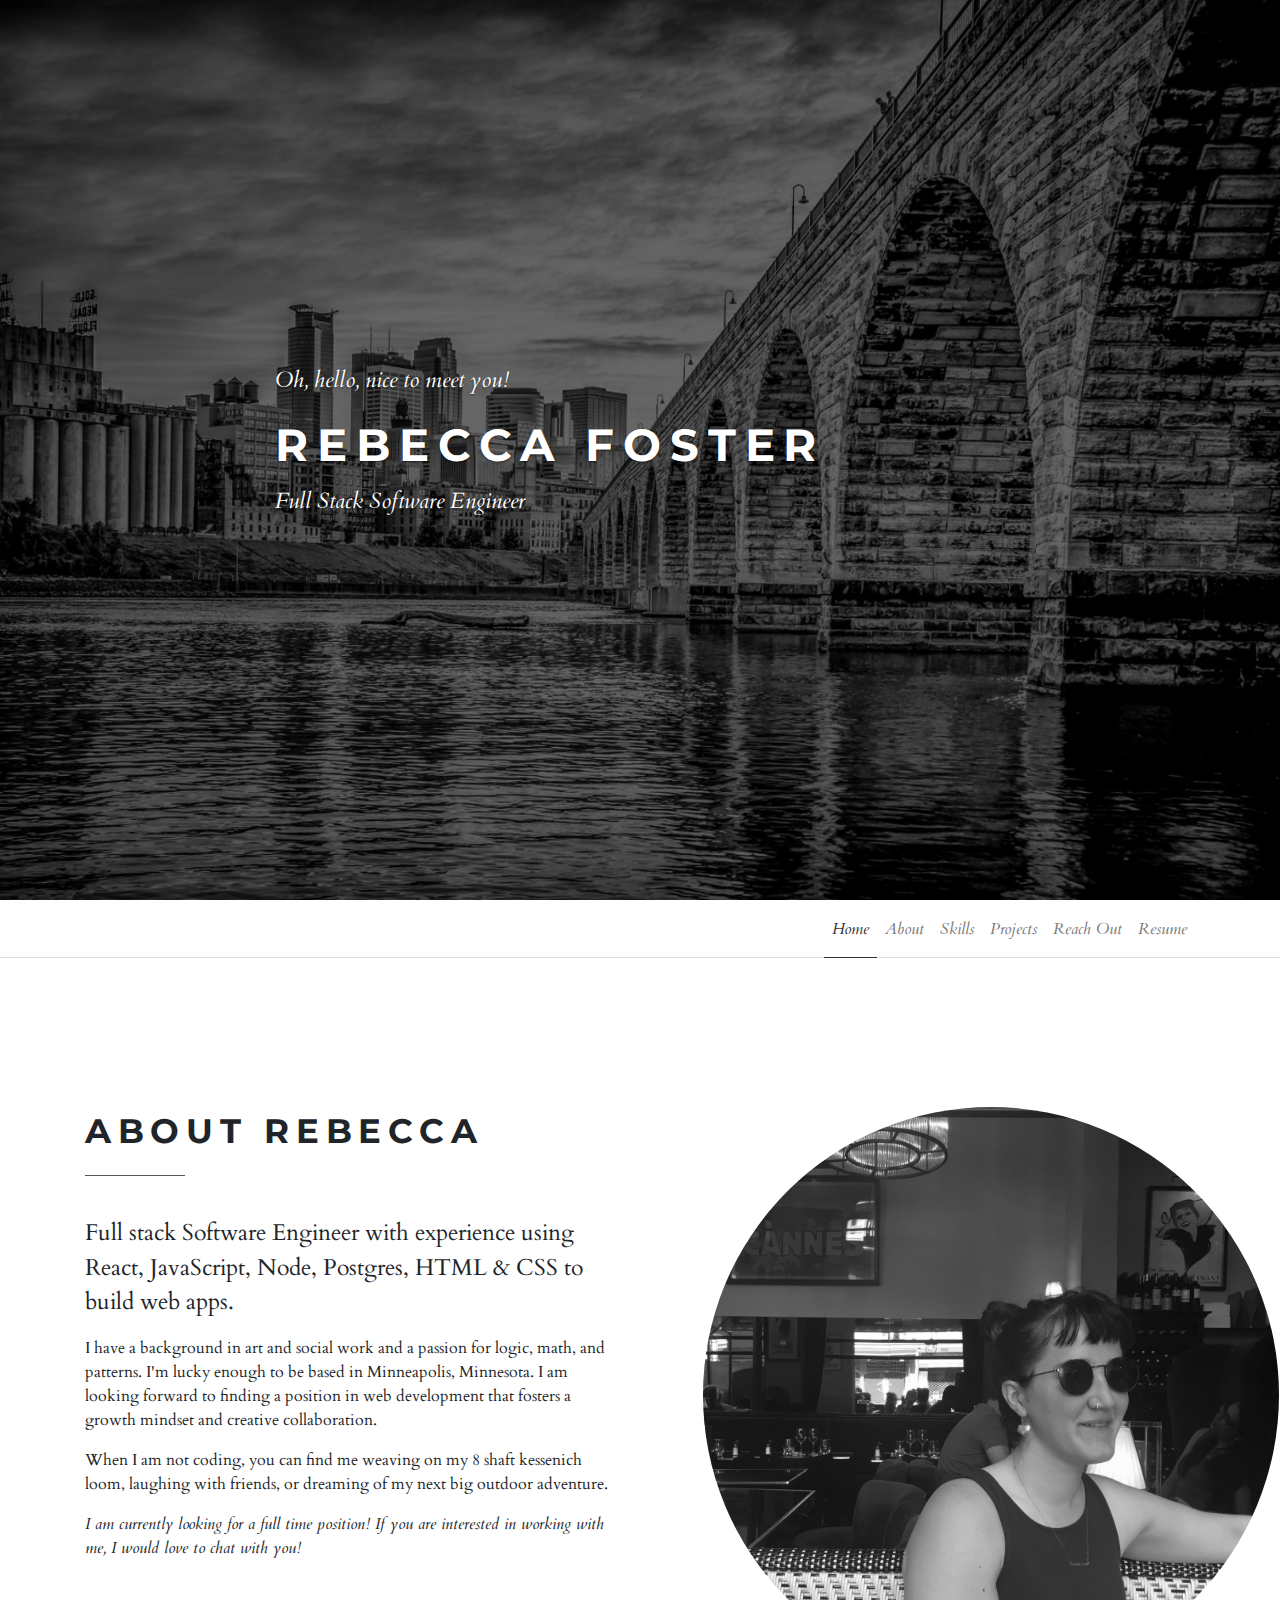
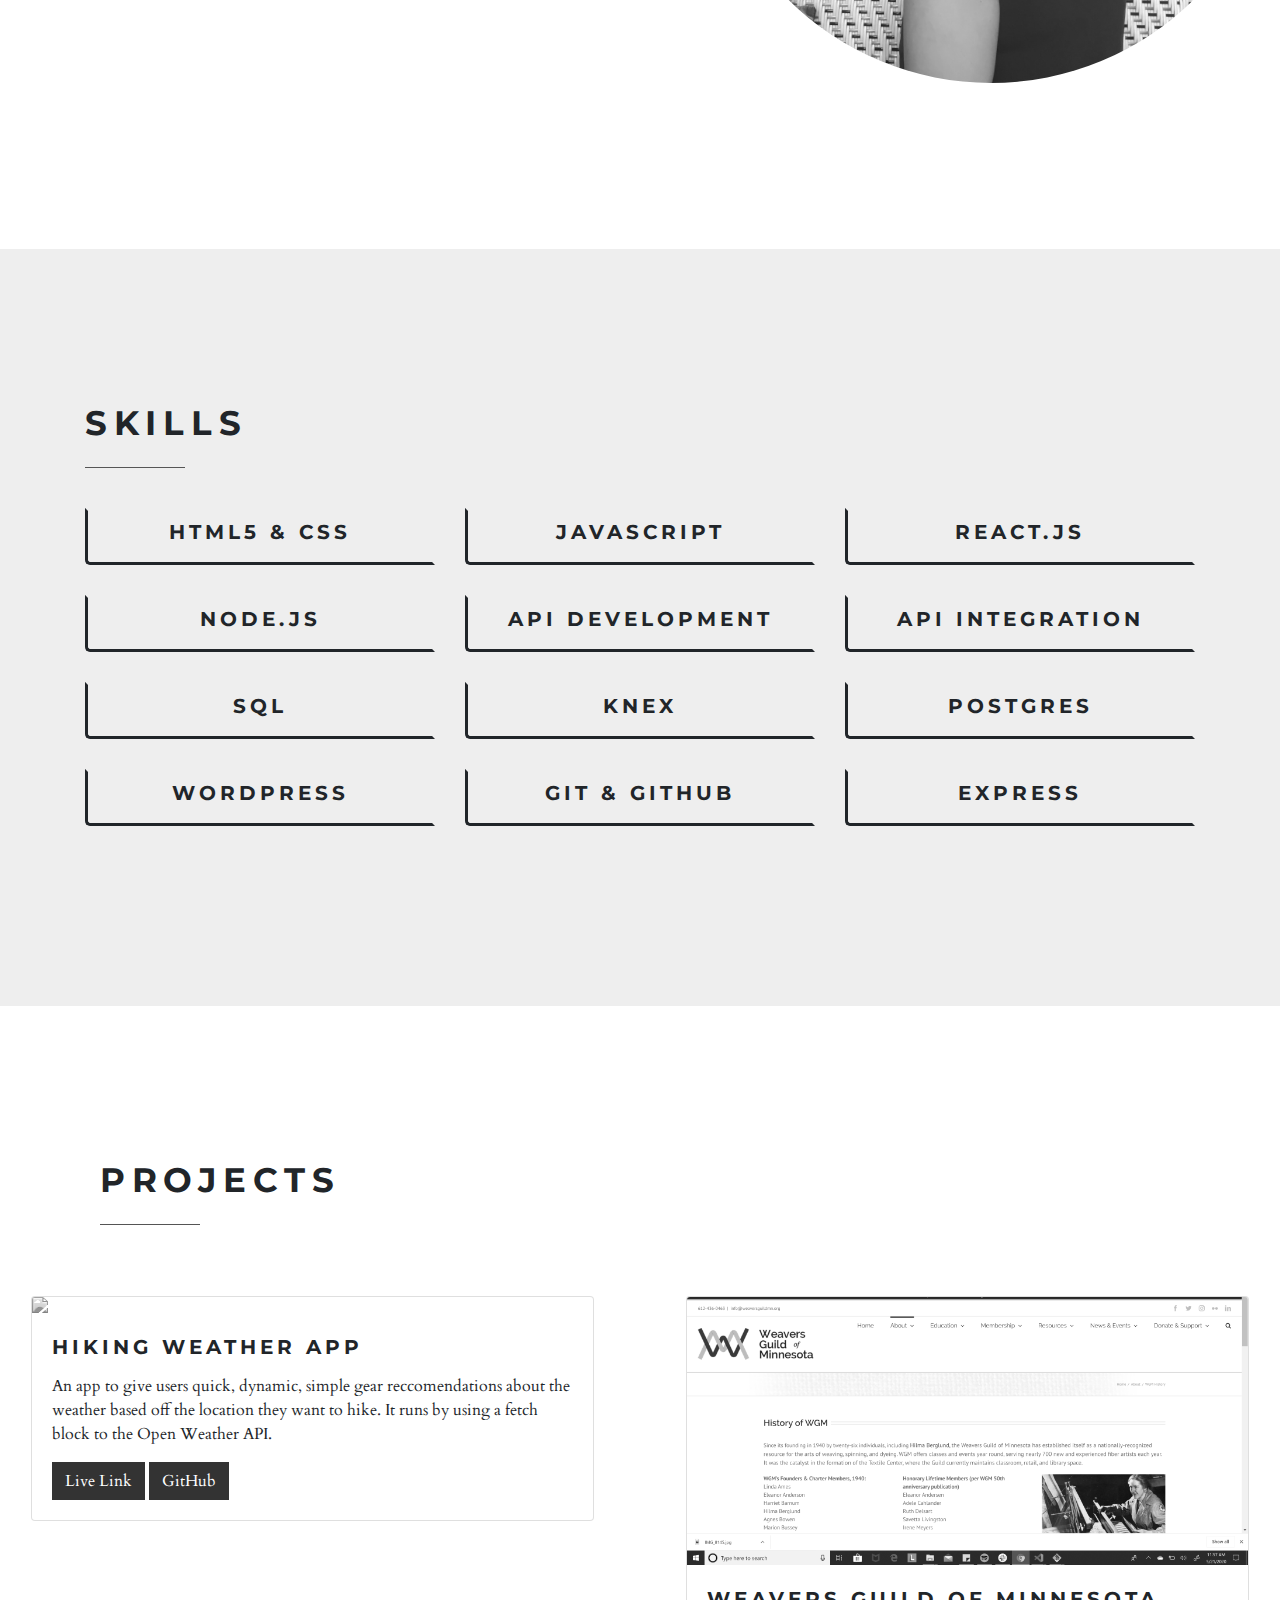
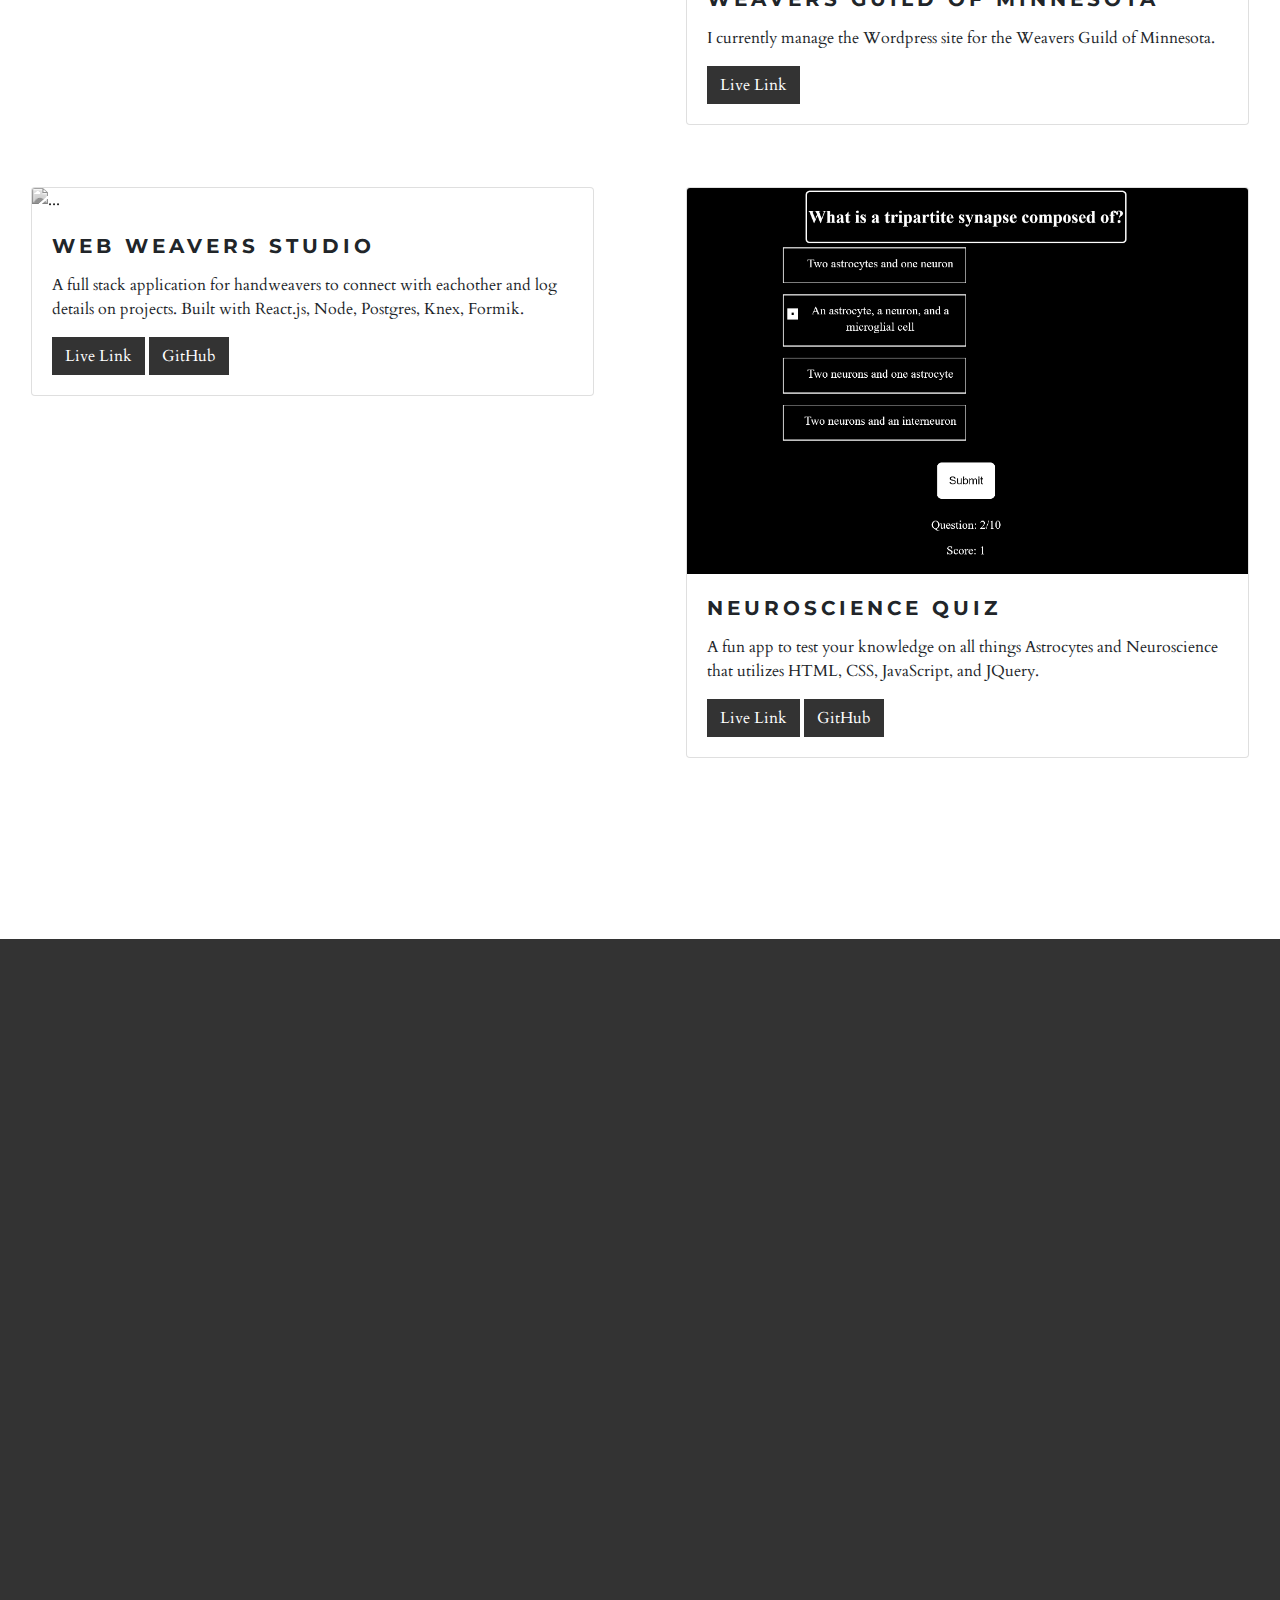
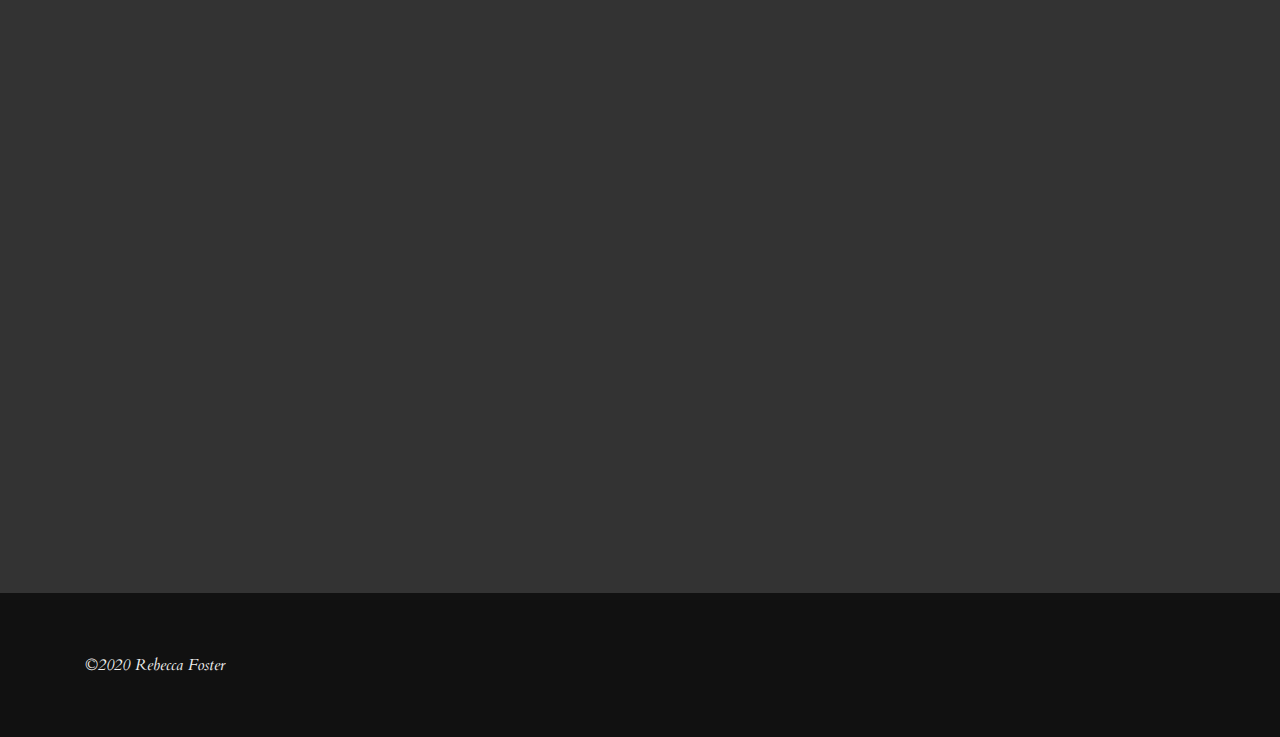
==== index.html @ 6c4fd796 "initial commit" ====
<!DOCTYPE html>
<html>

<head>
  <meta charset="utf-8" />
  <meta http-equiv="X-UA-Compatible" content="IE=edge" />
  <title>Rebecca Foster</title>
  <meta name="description" content="" />
  <meta name="viewport" content="width=device-width, initial-scale=1" />
  <meta name="robots" content="all,follow" />

  <!-- Bootstrap CSS-->
  <link rel="stylesheet" href="vendor/bootstrap/css/bootstrap.min.css" />
  <!-- Font Awesome CSS-->
  <link rel="stylesheet" href="vendor/font-awesome/css/font-awesome.min.css" />
  <!-- Google fonts - Montserrat for headings, Cardo for copy-->
  <link rel="stylesheet" href="https://fonts.googleapis.com/css?family=Montserrat:400,700|Cardo:400,400italic,700" />
  <!-- Lightbox-->
  <link rel="stylesheet" href="vendor/lightbox2/css/lightbox.min.css" />
  <!-- theme stylesheet-->
  <link rel="stylesheet" href="css/style.default.css" id="theme-stylesheet" />
  <!-- Custom stylesheet - for your changes-->
  <link rel="stylesheet" href="css/custom.css" />
  <!-- Favicon-->
  <link rel="shortcut icon" href="img/favicon.png" />
  <!-- Leaflet CSS - For the map-->
  <link rel="stylesheet" href="https://cdnjs.cloudflare.com/ajax/libs/leaflet/1.4.0/leaflet.css" />
  <!-- Tweaks for older IEs-->
  <!--[if lt IE 9]>
      <script src="https://oss.maxcdn.com/html5shiv/3.7.3/html5shiv.min.js"></script>
      <script src="https://oss.maxcdn.com/respond/1.4.2/respond.min.js"></script
    ><![endif]-->
</head>

<body>
  <section id="intro" style="background-image: url('img/mpls.jpg');" class="intro">
    <div class="overlay"></div>
    <div class="content">
      <div class="container clearfix">
        <div class="row">
          <div class="col-lg-8 col-md-12 mx-auto">
            <p class="italic">Oh, hello, nice to meet you!</p>
            <h1>Rebecca Foster</h1>
            <p class="italic">Full Stack Software Engineer</p>
          </div>
        </div>
      </div>
    </div>
  </section>
  <!-- intro end-->
  <!-- navbar-->
  <header class="header">
    <nav class="navbar navbar-expand-lg">
      <div class="container">
        <a href="#intro" class="navbar-brand link-scroll"></a>
        <button type="button" data-toggle="collapse" data-target="#navbarSupportedContent"
          aria-controls="navbarSupportedContent" aria-expanded="false" aria-label="Toggle navigation"
          class="navbar-toggler navbar-toggler-right">
          <i class="fa fa-bars"></i>
        </button>
        <div id="navbarSupportedContent" class="collapse navbar-collapse">
          <ul class="navbar-nav ml-auto">
            <li class="nav-item">
              <a href="#intro" class="nav-link link-scroll">Home</a>
            </li>
            <li class="nav-item">
              <a href="#about" class="nav-link link-scroll">About </a>
            </li>
            <li class="nav-item">
              <a href="#services" class="nav-link link-scroll">Skills</a>
            </li>
            <li class="nav-item">
              <a href="#portfolio" class="nav-link link-scroll">Projects</a>
            </li>
            <li class="nav-item">
              <a href="#text" class="nav-link link-scroll">Reach Out</a>
            </li>
            <li class="nav-item">
              <a href="resume.html" class="nav-link link-scroll" target="_blank">Resume </a>
            </li>
          </ul>
        </div>
      </div>
    </nav>
  </header>
  <!-- about-->
  <section id="about" class="text">
    <div class="container">
      <div class="row">
        <div class="col-lg-6">
          <h2 class="heading">About Rebecca</h2>
          <p class="lead">
            Full stack Software Engineer with experience using React, JavaScript,
            Node, Postgres, HTML &amp; CSS to build web apps.
          </p>
          <p>
            I have a background in art and social work and a passion for
            logic, math, and patterns. I'm lucky enough to be based in
            Minneapolis, Minnesota. I am looking forward to finding a position
            in web development that fosters a growth mindset and creative
            collaboration.
          </p>
          <p>
            When I am not coding, you can find me weaving on my 8 shaft
            kessenich loom, laughing with friends, or dreaming of my next big
            outdoor adventure.
          </p>
          <p class="italic">
            I am currently looking for a full time position! If you are interested in working with me, I would love to
            chat with you!
          </p>
        </div>
        <div class="col-lg-5 mx-auto">
          <p><img src="img/me.jpg" alt="" class="me" /></p>
        </div>
      </div>
    </div>
  </section>

  <section id="services" style="background-color: #eee;">
    <div class="container">
      <div class="row services">
        <div class="col-lg-12">
          <h2 class="heading">Skills</h2>
          <div class="row">
            <div class="col-md-4">
              <div class="skill">
                <h5>HTML5 &amp; css</h5>
              </div>
            </div>
            <div class="col-md-4">
              <div class="skill">
                <h5>JavaScript</h5>
              </div>
            </div>
            <div class="col-md-4">
              <div class="skill">
                <h5>React.js</h5>
              </div>
            </div>
            <div class="col-md-4">
              <div class="skill">
                <h5>Node.js</h5>
              </div>
            </div>
            <div class="col-md-4">
              <div class="skill">
                <h5>API Development</h5>
              </div>
            </div>
            <div class="col-md-4">
              <div class="skill">
                <h5>API Integration</h5>
              </div>
            </div>
            <div class="col-md-4">
              <div class="skill">
                <h5>SQL</h5>
              </div>
            </div>
            <div class="col-md-4">
              <div class="skill">
                <h5>Knex</h5>
              </div>
            </div>
            <div class="col-md-4">
              <div class="skill">
                <h5>Postgres</h5>
              </div>
            </div>
            <div class="col-md-4">
              <div class="skill">
                <h5>Wordpress</h5>
              </div>
            </div>
            <div class="col-md-4">
              <div class="skill">
                <h5>Git &amp; Github</h5>
              </div>
            </div>
            <div class="col-md-4">
              <div class="skill">
                <h5>Express</h5>
              </div>
            </div>
          </div>
        </div>
      </div>
    </div>
  </section>
  <!-- Services end-->

  <!-- Portfolio / gallery-->
  <section id="portfolio" class="gallery">
    <div class="container clearfix">
        <div class="col-lg-12">
          <div class="row">
            <div class="col-md-12 col-lg-8">
              <h2 class="heading">Projects</h2>
            </div>
          </div>
        </div>
    </div>
    <div class="row">
            <div class="col-sm-12 col-md-6">
              <div class="card">
                <img src="img/hikingapp.png" class="card-img-top" >
                <div class="card-body">
                  <h5 class="card-title">Hiking Weather App</h5>
                  <p class="card-text">An app to give users quick, dynamic, simple gear
                    reccomendations about the weather based off the location
                    they want to hike. It runs by using a fetch block to the
                    Open Weather API.</p>
                  <a href="https://rebeccaleighfoster.github.io/hikingapp/" class="btn btn-primary" target="_blank"> Live Link </a>
                  <a href="https://github.com/rebeccaleighfoster/hikingapp" class="btn btn-primary" target="_blank"> GitHub </a>
                </div>
              </div>
            </div>
            
            
          
            <div class="col-sm-12 col-md-6">
              <div class="card">
                <img src="img/wgm.png" class="card-img-top" alt="...">
                <div class="card-body">
                  <h5 class="card-title">Weavers Guild of Minnesota</h5>
                  <p class="card-text">I currently manage the Wordpress site for the Weavers Guild of Minnesota.</p>
                  <a href="https://www.weaversguildmn.org/" class="btn btn-primary" target="_blank">Live Link</a>
                </div>
              </div>
            </div>
          </div>
          <div class="row">
            <div class="col-sm-12 col-md-6">
              <div class="card">
                <img src="img/web-weavers-studio.png" class="card-img-top" alt="...">
                <div class="card-body">
                  <h5 class="card-title">Web Weavers Studio</h5>
                  <p class="card-text"> A full stack application for handweavers to connect with
                    eachother and log details on projects. Built with React.js,
                    Node, Postgres, Knex, Formik.</p>
                  <a href="https://web-weavers-studio-app.now.sh/" class="btn btn-primary" target="_blank">Live Link</a>
                  <a href="https://github.com/rebeccaleighfoster/web-weavers-studio" class="btn btn-primary" target="_blank">GitHub</a>
                </div>
              </div>
            </div>
            <div class="col-sm-12 col-md-6">
              <div class="card">
                <img src="img/astro.png" class="card-img-top" alt="...">
                <div class="card-body">
                  <h5 class="card-title">Neuroscience Quiz</h5>
                  <p class="card-text">A fun app to test your knowledge on all things Astrocytes and Neuroscience that utilizes HTML, CSS, JavaScript, and JQuery.</p>
                  <a href="https://rebeccaleighfoster.github.io/astro/" class="btn btn-primary"> Live Link  </a>
                  <a href="https://github.com/rebeccaleighfoster/astro" class="btn btn-primary"> GitHub </a>
                </div>
              </div>
            </div>
          </div>
        </div>
  </section>

  <!-- Portfolio / gallery end-->
  <!-- text page-->
  <section id="text" class="text-page section-inverse">
    <div class="container">
      <div class="row">
        <div class="col-lg-12">
          <div class="row">
            <div class="col-lg-6">
              <iframe
                src="https://docs.google.com/forms/d/e/1FAIpQLScnVEMPPzEkSusB-rIbFFB7kceUft61Mp4JvF3IOKD8jMkfsQ/viewform?embedded=true"
                width="640" height="947" frameborder="0" marginheight="0" marginwidth="0">Loading…</iframe>
            </div>
          </div>
          </form>
        </div>
      </div>
    </div>
    </div>
    </div>
    </div>
  </section>

  <footer style="background-color: #111;">
    <div class="container">
      <div class="row copyright">
        <div class="col-md-6">
          <p class="mb-md-0 text-center text-md-left">
            &copy;2020 Rebecca Foster
          </p>
        </div>
      </div>
    </div>
  </footer>
  <!-- JavaScript files-->
  <script src="vendor/jquery/jquery.min.js"></script>
  <script src="vendor/bootstrap/js/bootstrap.bundle.min.js"></script>
  <script src="vendor/jquery.cookie/jquery.cookie.js"></script>
  <script src="vendor/lightbox2/js/lightbox.min.js"></script>
  <script src="https://cdnjs.cloudflare.com/ajax/libs/leaflet/1.4.0/leaflet.js"></script>
  <script src="js/front.js"></script>
</body>

</html>
---- css/style.default.css ----
/* 
========================================= 
========================================= 

Bootstrapious Boilerplate Template

========================================= 
========================================= */
/*
*
* =====================
* GENERAL
* =====================
*
*/
.text-bold {
  font-weight: 700;
}

.text-small {
  font-size: 0.9rem;
}

html {
  height: 100%;
}

body {
  height: 100%;
}

.italic {
  font-style: italic;
}

section {
  padding: 150px 0;
}

@media (max-width: 767.98px) {
  section {
    padding: 60px 0;
  }
}

.overlay {
  position: absolute;
  width: 100%;
  height: 100%;
  left: 0;
  top: 0;
  background: #000;
  z-index: 2;
  opacity: 0.6;
}

.heading {
  margin-bottom: 40px;
}

.heading:after {
  content: " ";
  display: block;
  width: 100px;
  height: 1px;
  margin: 20px 0 20px;
  background: #555;
}

.section-inverse {
  color: #fff;
  background: #333;
}

.section-inverse h1,
.section-inverse h2,
.section-inverse h3,
.section-inverse h4,
.section-inverse h5,
.section-inverse h6 {
  color: #fff;
}

.section-inverse .heading:after {
  background: #fff;
}

.box {
  margin-bottom: 30px;

}

/*
*
=====================
NAVBAR
=====================
*
*/
nav.navbar {
  background: #fff;
  padding-top: 0;
  padding-bottom: 0;
  -webkit-box-shadow: 0 1px 0 #ddd;
  box-shadow: 0 1px 0 #ddd;
}

nav.navbar a.nav-link {
  position: relative;
  top: 1px;
  color: #777;
  font-style: italic;
  border-bottom: 1px solid transparent;
  padding-top: 1rem;
  padding-bottom: 1rem;
}

nav.navbar a.nav-link.active, nav.navbar a.nav-link:hover, nav.navbar a.nav-link:focus {
  color: #333;
}

nav.navbar a.nav-link.active {
  border-bottom: 1px solid #333;
}

nav.navbar .navbar-brand {
  padding-top: 0;
  padding-bottom: 0;
}

nav.navbar.sticky {
  width: 100%;
  position: fixed;
  top: 0;
  left: 0;
  background: #fff;
  z-index: 999;
}

/*
*
=====================
INTRO SECTION
=====================
*
*/
.intro {
  position: relative;
  width: 100%;
  height: 100%;
  color: #fff;
  background-color: #111;
  min-height: 600px;
  padding: 0;
  background-size: cover;
  background-position: center center;
  overflow: hidden;
  background-attachment: fixed;
}

.intro h1,
.intro h2,
.intro h3,
.intro p {
  color: #fff;
  text-shadow: 0 1px 2px rgba(0, 0, 0, 0.6);
}

.intro p {
  font-size: 1.35rem;
}

.content {
  position: relative;
  width: 100%;
  top: 50%;
  -webkit-transform: translate(0, -50%);
  transform: translate(0, -50%);
  -webkit-transition: all 0.3s;
  transition: all 0.3s;
  z-index: 10;
}

@media (max-width: 767.98px) {
  .content {
    position: relative;
    padding: 80px 0;
    top: 0;
    -webkit-transform: translate(0, 0);
    transform: translate(0, 0);
  }
}

/*
*
=====================
SERVICES SECTION
=====================
*
*/
.services .box {
  margin-top: 20px;
}

.services .icon {
  font-size: 50px;
  color: #262626;
  margin-bottom: 10px;
}

/*
*
=====================
MAP SECTION
=====================
*
*/
#map {
  height: 400px;
}

.map-custom-popup .leaflet-popup-content-wrapper {
  overflow: hidden;
  padding: 0;
  border-radius: 0;
  font-family: "Cardo", "Times New Roman", Times, serif;
  font-size: 1rem;
  line-height: 1.5;
}

.map-custom-popup .leaflet-popup-content {
  margin: 0;
  background: #fff;
}

.map-custom-popup .leaflet-popup-tip {
  background: #fff;
}

.map-custom-popup a.leaflet-popup-close-button {
  display: inline-block;
  width: 30px !important;
  height: 30px !important;
  padding: 0 !important;
  text-align: center;
  vertical-align: middle;
  text-decoration: none;
  color: #fff !important;
  background: #343a40 !important;
  font-weight: bold;
  line-height: 30px !important;
}

.map-custom-popup .leaflet-popup-content p {
  margin: 0 0 1rem;
}

.map-custom-popup .leaflet-popup-content a {
  color: #333;
}

/*
*
=====================
CONTACT SECTION
=====================
*
*/
.contact-form {
  margin-bottom: 40px;
}

p.social {
  text-align: center;
  margin-top: 20px;
}

p.social a {
  margin: 0 10px 0 0;
  color: #fff;
  display: inline-block;
  width: 38px;
  height: 38px;
  border-radius: 19px;
  line-height: 38px;
  font-size: 15px;
  text-align: center;
  -webkit-transition: all 0.3s;
  transition: all 0.3s;
  vertical-align: bottom;
}

p.social a i {
  vertical-align: bottom;
  line-height: 38px;
}

p.social a.facebook {
  background-color: #ccc;
}

p.social a.gplus {
  background-color: #333;
}

p.social a.twitter {
  background-color: #aaa;
}

p.social a.instagram {
  background-color: #999;
}

p.social a.email {
  background-color: #666;
}

/*
*
=====================
FOOTER
=====================
*
*/
footer {
  padding: 20px 0;
}

.copyright {
  margin-top: 40px;
  margin-bottom: 40px;
  color: #eee;
  font-style: italic;
}

.copyright p.credit {
  text-align: right;
}

.copyright p.credit a {
  color: #eee;
}

/*

=====================
STYLE SWITCHER FOR DEMO
=====================

*/
#style-switch-button {
  position: fixed;
  top: 120px;
  left: 0px;
  border-radius: 0;
  z-index: 2;
}

#style-switch {
  width: 300px;
  padding: 20px;
  position: fixed;
  top: 160px;
  left: 0;
  background: #fff;
  border: solid 1px #ced4da;
  z-index: 2000;
}

#style-switch h4 {
  color: #555;
}

/* =========================================
   THEMING OF BOOTSTRAP COMPONENTS
   ========================================= */
/*
 * 1. NAVBAR
 */
.navbar {
  padding: 0.5rem 1rem;
}

.navbar-brand {
  display: inline-block;
  padding-top: 0.3125rem;
  padding-bottom: 0.3125rem;
  margin-right: 1rem;
  font-size: 1.25rem;
}

.navbar-toggler {
  padding: 0.25rem 0.75rem;
  font-size: 1.25rem;
  line-height: 1;
  border: 1px solid transparent;
  border-radius: 0rem;
}

.navbar-light .navbar-brand {
  color: rgba(0, 0, 0, 0.9);
}

.navbar-light .navbar-brand:hover, .navbar-light .navbar-brand:focus {
  color: rgba(0, 0, 0, 0.9);
}

.navbar-light .navbar-nav .nav-link {
  color: rgba(0, 0, 0, 0.5);
}

.navbar-light .navbar-nav .nav-link:hover, .navbar-light .navbar-nav .nav-link:focus {
  color: rgba(0, 0, 0, 0.7);
}

.navbar-light .navbar-nav .nav-link.disabled {
  color: rgba(0, 0, 0, 0.3);
}

.navbar-light .navbar-nav .show > .nav-link,
.navbar-light .navbar-nav .active > .nav-link,
.navbar-light .navbar-nav .nav-link.show,
.navbar-light .navbar-nav .nav-link.active {
  color: rgba(0, 0, 0, 0.9);
}

.navbar-light .navbar-toggler {
  color: rgba(0, 0, 0, 0.5);
  border-color: rgba(0, 0, 0, 0.1);
}

.navbar-light .navbar-toggler-icon {
  background-image: url("data:image/svg+xml;charset=utf8,%3Csvg viewBox='0 0 30 30' xmlns='http://www.w3.org/2000/svg'%3E%3Cpath stroke='rgba(0, 0, 0, 0.5)' stroke-width='2' stroke-linecap='round' stroke-miterlimit='10' d='M4 7h22M4 15h22M4 23h22'/%3E%3C/svg%3E");
}

.navbar-light .navbar-text {
  color: rgba(0, 0, 0, 0.5);
}

.navbar-dark .navbar-brand {
  color: #fff;
}

.navbar-dark .navbar-brand:hover, .navbar-dark .navbar-brand:focus {
  color: #fff;
}

.navbar-dark .navbar-nav .nav-link {
  color: rgba(255, 255, 255, 0.5);
}

.navbar-dark .navbar-nav .nav-link:hover, .navbar-dark .navbar-nav .nav-link:focus {
  color: rgba(255, 255, 255, 0.75);
}

.navbar-dark .navbar-nav .nav-link.disabled {
  color: rgba(255, 255, 255, 0.25);
}

.navbar-dark .navbar-nav .show > .nav-link,
.navbar-dark .navbar-nav .active > .nav-link,
.navbar-dark .navbar-nav .nav-link.show,
.navbar-dark .navbar-nav .nav-link.active {
  color: #fff;
}

.navbar-dark .navbar-toggler {
  color: rgba(255, 255, 255, 0.5);
  border-color: rgba(255, 255, 255, 0.1);
}

.navbar-dark .navbar-toggler-icon {
  background-image: url("data:image/svg+xml;charset=utf8,%3Csvg viewBox='0 0 30 30' xmlns='http://www.w3.org/2000/svg'%3E%3Cpath stroke='rgba(255, 255, 255, 0.5)' stroke-width='2' stroke-linecap='round' stroke-miterlimit='10' d='M4 7h22M4 15h22M4 23h22'/%3E%3C/svg%3E");
}

.navbar-dark .navbar-text {
  color: rgba(255, 255, 255, 0.5);
}

/*
 * 2. BUTTONS
 */
.btn {
  font-weight: 400;
  border: 1px solid transparent;
  padding: 0.375rem 0.75rem;
  font-size: 1rem;
  line-height: 1.5;
  border-radius: 0rem;
  -webkit-transition: color 0.15s ease-in-out, background-color 0.15s ease-in-out, border-color 0.15s ease-in-out, -webkit-box-shadow 0.15s ease-in-out;
  transition: color 0.15s ease-in-out, background-color 0.15s ease-in-out, border-color 0.15s ease-in-out, -webkit-box-shadow 0.15s ease-in-out;
  transition: color 0.15s ease-in-out, background-color 0.15s ease-in-out, border-color 0.15s ease-in-out, box-shadow 0.15s ease-in-out;
  transition: color 0.15s ease-in-out, background-color 0.15s ease-in-out, border-color 0.15s ease-in-out, box-shadow 0.15s ease-in-out, -webkit-box-shadow 0.15s ease-in-out;
}

.btn:focus, .btn.focus {
  -webkit-box-shadow: 0 0 0 0.2rem rgba(51, 51, 51, 0.25);
  box-shadow: 0 0 0 0.2rem rgba(51, 51, 51, 0.25);
}

.btn.disabled, .btn:disabled {
  opacity: 0.65;
}

.btn:not(:disabled):not(.disabled):active, .btn:not(:disabled):not(.disabled).active {
  background-image: none;
}

.btn-link {
  font-weight: 400;
  color: #333;
}

.btn-link:hover {
  color: #0d0d0d;
  text-decoration: underline;
}

.btn-link:focus, .btn-link.focus {
  text-decoration: underline;
}

.btn-link:disabled, .btn-link.disabled {
  color: #6c757d;
}

.btn-primary {
  color: #fff;
  background-color: #333;
  border-color: #333;
}

.btn-primary:hover {
  color: #fff;
  background-color: #202020;
  border-color: #1a1a1a;
}

.btn-primary:focus, .btn-primary.focus {
  -webkit-box-shadow: 0 0 0 0.2rem rgba(51, 51, 51, 0.5);
  box-shadow: 0 0 0 0.2rem rgba(51, 51, 51, 0.5);
}

.btn-primary.disabled, .btn-primary:disabled {
  color: #fff;
  background-color: #333;
  border-color: #333;
}

.btn-primary:not(:disabled):not(.disabled):active, .btn-primary:not(:disabled):not(.disabled).active,
.show > .btn-primary.dropdown-toggle {
  color: #fff;
  background-color: #1a1a1a;
  border-color: #131313;
}

.btn-primary:not(:disabled):not(.disabled):active:focus, .btn-primary:not(:disabled):not(.disabled).active:focus,
.show > .btn-primary.dropdown-toggle:focus {
  -webkit-box-shadow: 0 0 0 0.2rem rgba(51, 51, 51, 0.5);
  box-shadow: 0 0 0 0.2rem rgba(51, 51, 51, 0.5);
}

.btn-secondary {
  color: #fff;
  background-color: #6c757d;
  border-color: #6c757d;
}

.btn-secondary:hover {
  color: #fff;
  background-color: #5a6268;
  border-color: #545b62;
}

.btn-secondary:focus, .btn-secondary.focus {
  -webkit-box-shadow: 0 0 0 0.2rem rgba(108, 117, 125, 0.5);
  box-shadow: 0 0 0 0.2rem rgba(108, 117, 125, 0.5);
}

.btn-secondary.disabled, .btn-secondary:disabled {
  color: #fff;
  background-color: #6c757d;
  border-color: #6c757d;
}

.btn-secondary:not(:disabled):not(.disabled):active, .btn-secondary:not(:disabled):not(.disabled).active,
.show > .btn-secondary.dropdown-toggle {
  color: #fff;
  background-color: #545b62;
  border-color: #4e555b;
}

.btn-secondary:not(:disabled):not(.disabled):active:focus, .btn-secondary:not(:disabled):not(.disabled).active:focus,
.show > .btn-secondary.dropdown-toggle:focus {
  -webkit-box-shadow: 0 0 0 0.2rem rgba(108, 117, 125, 0.5);
  box-shadow: 0 0 0 0.2rem rgba(108, 117, 125, 0.5);
}

.btn-success {
  color: #fff;
  background-color: #28a745;
  border-color: #28a745;
}

.btn-success:hover {
  color: #fff;
  background-color: #218838;
  border-color: #1e7e34;
}

.btn-success:focus, .btn-success.focus {
  -webkit-box-shadow: 0 0 0 0.2rem rgba(40, 167, 69, 0.5);
  box-shadow: 0 0 0 0.2rem rgba(40, 167, 69, 0.5);
}

.btn-success.disabled, .btn-success:disabled {
  color: #fff;
  background-color: #28a745;
  border-color: #28a745;
}

.btn-success:not(:disabled):not(.disabled):active, .btn-success:not(:disabled):not(.disabled).active,
.show > .btn-success.dropdown-toggle {
  color: #fff;
  background-color: #1e7e34;
  border-color: #1c7430;
}

.btn-success:not(:disabled):not(.disabled):active:focus, .btn-success:not(:disabled):not(.disabled).active:focus,
.show > .btn-success.dropdown-toggle:focus {
  -webkit-box-shadow: 0 0 0 0.2rem rgba(40, 167, 69, 0.5);
  box-shadow: 0 0 0 0.2rem rgba(40, 167, 69, 0.5);
}

.btn-info {
  color: #fff;
  background-color: #17a2b8;
  border-color: #17a2b8;
}

.btn-info:hover {
  color: #fff;
  background-color: #138496;
  border-color: #117a8b;
}

.btn-info:focus, .btn-info.focus {
  -webkit-box-shadow: 0 0 0 0.2rem rgba(23, 162, 184, 0.5);
  box-shadow: 0 0 0 0.2rem rgba(23, 162, 184, 0.5);
}

.btn-info.disabled, .btn-info:disabled {
  color: #fff;
  background-color: #17a2b8;
  border-color: #17a2b8;
}

.btn-info:not(:disabled):not(.disabled):active, .btn-info:not(:disabled):not(.disabled).active,
.show > .btn-info.dropdown-toggle {
  color: #fff;
  background-color: #117a8b;
  border-color: #10707f;
}

.btn-info:not(:disabled):not(.disabled):active:focus, .btn-info:not(:disabled):not(.disabled).active:focus,
.show > .btn-info.dropdown-toggle:focus {
  -webkit-box-shadow: 0 0 0 0.2rem rgba(23, 162, 184, 0.5);
  box-shadow: 0 0 0 0.2rem rgba(23, 162, 184, 0.5);
}

.btn-warning {
  color: #212529;
  background-color: #ffc107;
  border-color: #ffc107;
}

.btn-warning:hover {
  color: #212529;
  background-color: #e0a800;
  border-color: #d39e00;
}

.btn-warning:focus, .btn-warning.focus {
  -webkit-box-shadow: 0 0 0 0.2rem rgba(255, 193, 7, 0.5);
  box-shadow: 0 0 0 0.2rem rgba(255, 193, 7, 0.5);
}

.btn-warning.disabled, .btn-warning:disabled {
  color: #212529;
  background-color: #ffc107;
  border-color: #ffc107;
}

.btn-warning:not(:disabled):not(.disabled):active, .btn-warning:not(:disabled):not(.disabled).active,
.show > .btn-warning.dropdown-toggle {
  color: #212529;
  background-color: #d39e00;
  border-color: #c69500;
}

.btn-warning:not(:disabled):not(.disabled):active:focus, .btn-warning:not(:disabled):not(.disabled).active:focus,
.show > .btn-warning.dropdown-toggle:focus {
  -webkit-box-shadow: 0 0 0 0.2rem rgba(255, 193, 7, 0.5);
  box-shadow: 0 0 0 0.2rem rgba(255, 193, 7, 0.5);
}

.btn-danger {
  color: #fff;
  background-color: #dc3545;
  border-color: #dc3545;
}

.btn-danger:hover {
  color: #fff;
  background-color: #c82333;
  border-color: #bd2130;
}

.btn-danger:focus, .btn-danger.focus {
  -webkit-box-shadow: 0 0 0 0.2rem rgba(220, 53, 69, 0.5);
  box-shadow: 0 0 0 0.2rem rgba(220, 53, 69, 0.5);
}

.btn-danger.disabled, .btn-danger:disabled {
  color: #fff;
  background-color: #dc3545;
  border-color: #dc3545;
}

.btn-danger:not(:disabled):not(.disabled):active, .btn-danger:not(:disabled):not(.disabled).active,
.show > .btn-danger.dropdown-toggle {
  color: #fff;
  background-color: #bd2130;
  border-color: #b21f2d;
}

.btn-danger:not(:disabled):not(.disabled):active:focus, .btn-danger:not(:disabled):not(.disabled).active:focus,
.show > .btn-danger.dropdown-toggle:focus {
  -webkit-box-shadow: 0 0 0 0.2rem rgba(220, 53, 69, 0.5);
  box-shadow: 0 0 0 0.2rem rgba(220, 53, 69, 0.5);
}

.btn-light {
  color: #212529;
  background-color: #f8f9fa;
  border-color: #f8f9fa;
}

.btn-light:hover {
  color: #212529;
  background-color: #e2e6ea;
  border-color: #dae0e5;
}

.btn-light:focus, .btn-light.focus {
  -webkit-box-shadow: 0 0 0 0.2rem rgba(248, 249, 250, 0.5);
  box-shadow: 0 0 0 0.2rem rgba(248, 249, 250, 0.5);
}

.btn-light.disabled, .btn-light:disabled {
  color: #212529;
  background-color: #f8f9fa;
  border-color: #f8f9fa;
}

.btn-light:not(:disabled):not(.disabled):active, .btn-light:not(:disabled):not(.disabled).active,
.show > .btn-light.dropdown-toggle {
  color: #212529;
  background-color: #dae0e5;
  border-color: #d3d9df;
}

.btn-light:not(:disabled):not(.disabled):active:focus, .btn-light:not(:disabled):not(.disabled).active:focus,
.show > .btn-light.dropdown-toggle:focus {
  -webkit-box-shadow: 0 0 0 0.2rem rgba(248, 249, 250, 0.5);
  box-shadow: 0 0 0 0.2rem rgba(248, 249, 250, 0.5);
}

.btn-dark {
  color: #fff;
  background-color: #343a40;
  border-color: #343a40;
}

.btn-dark:hover {
  color: #fff;
  background-color: #23272b;
  border-color: #1d2124;
}

.btn-dark:focus, .btn-dark.focus {
  -webkit-box-shadow: 0 0 0 0.2rem rgba(52, 58, 64, 0.5);
  box-shadow: 0 0 0 0.2rem rgba(52, 58, 64, 0.5);
}

.btn-dark.disabled, .btn-dark:disabled {
  color: #fff;
  background-color: #343a40;
  border-color: #343a40;
}

.btn-dark:not(:disabled):not(.disabled):active, .btn-dark:not(:disabled):not(.disabled).active,
.show > .btn-dark.dropdown-toggle {
  color: #fff;
  background-color: #1d2124;
  border-color: #171a1d;
}

.btn-dark:not(:disabled):not(.disabled):active:focus, .btn-dark:not(:disabled):not(.disabled).active:focus,
.show > .btn-dark.dropdown-toggle:focus {
  -webkit-box-shadow: 0 0 0 0.2rem rgba(52, 58, 64, 0.5);
  box-shadow: 0 0 0 0.2rem rgba(52, 58, 64, 0.5);
}

.btn-outline-primary {
  color: #fff;
  background-color: transparent;
  background-image: none;
  border-color: #333;
}

.btn-outline-primary:hover {
  color: #fff;
  background-color: #333;
  border-color: #333;
  font-weight: bolder;
}

.btn-outline-primary:focus, .btn-outline-primary.focus {
  -webkit-box-shadow: 0 0 0 0.2rem rgba(51, 51, 51, 0.5);
  box-shadow: 0 0 0 0.2rem rgba(51, 51, 51, 0.5);
}

.btn-outline-primary.disabled, .btn-outline-primary:disabled {
  color: #333;
  background-color: transparent;
}

.btn-outline-primary:not(:disabled):not(.disabled):active, .btn-outline-primary:not(:disabled):not(.disabled).active,
.show > .btn-outline-primary.dropdown-toggle {
  color: #fff;
  background-color: #333;
  border-color: #333;
}

.btn-outline-primary:not(:disabled):not(.disabled):active:focus, .btn-outline-primary:not(:disabled):not(.disabled).active:focus,
.show > .btn-outline-primary.dropdown-toggle:focus {
  -webkit-box-shadow: 0 0 0 0.2rem rgba(51, 51, 51, 0.5);
  box-shadow: 0 0 0 0.2rem rgba(51, 51, 51, 0.5);
}

.btn-outline-secondary {
  color: #6c757d;
  background-color: transparent;
  background-image: none;
  border-color: #6c757d;
}

.btn-outline-secondary:hover {
  color: #fff;
  background-color: #6c757d;
  border-color: #6c757d;
}

.btn-outline-secondary:focus, .btn-outline-secondary.focus {
  -webkit-box-shadow: 0 0 0 0.2rem rgba(108, 117, 125, 0.5);
  box-shadow: 0 0 0 0.2rem rgba(108, 117, 125, 0.5);
}

.btn-outline-secondary.disabled, .btn-outline-secondary:disabled {
  color: #6c757d;
  background-color: transparent;
}

.btn-outline-secondary:not(:disabled):not(.disabled):active, .btn-outline-secondary:not(:disabled):not(.disabled).active,
.show > .btn-outline-secondary.dropdown-toggle {
  color: #fff;
  background-color: #6c757d;
  border-color: #6c757d;
}

.btn-outline-secondary:not(:disabled):not(.disabled):active:focus, .btn-outline-secondary:not(:disabled):not(.disabled).active:focus,
.show > .btn-outline-secondary.dropdown-toggle:focus {
  -webkit-box-shadow: 0 0 0 0.2rem rgba(108, 117, 125, 0.5);
  box-shadow: 0 0 0 0.2rem rgba(108, 117, 125, 0.5);
}

.btn-outline-success {
  color: #28a745;
  background-color: transparent;
  background-image: none;
  border-color: #28a745;
}

.btn-outline-success:hover {
  color: #fff;
  background-color: #28a745;
  border-color: #28a745;
}

.btn-outline-success:focus, .btn-outline-success.focus {
  -webkit-box-shadow: 0 0 0 0.2rem rgba(40, 167, 69, 0.5);
  box-shadow: 0 0 0 0.2rem rgba(40, 167, 69, 0.5);
}

.btn-outline-success.disabled, .btn-outline-success:disabled {
  color: #28a745;
  background-color: transparent;
}

.btn-outline-success:not(:disabled):not(.disabled):active, .btn-outline-success:not(:disabled):not(.disabled).active,
.show > .btn-outline-success.dropdown-toggle {
  color: #fff;
  background-color: #28a745;
  border-color: #28a745;
}

.btn-outline-success:not(:disabled):not(.disabled):active:focus, .btn-outline-success:not(:disabled):not(.disabled).active:focus,
.show > .btn-outline-success.dropdown-toggle:focus {
  -webkit-box-shadow: 0 0 0 0.2rem rgba(40, 167, 69, 0.5);
  box-shadow: 0 0 0 0.2rem rgba(40, 167, 69, 0.5);
}

.btn-outline-info {
  color: #17a2b8;
  background-color: transparent;
  background-image: none;
  border-color: #17a2b8;
}

.btn-outline-info:hover {
  color: #fff;
  background-color: #17a2b8;
  border-color: #17a2b8;
}

.btn-outline-info:focus, .btn-outline-info.focus {
  -webkit-box-shadow: 0 0 0 0.2rem rgba(23, 162, 184, 0.5);
  box-shadow: 0 0 0 0.2rem rgba(23, 162, 184, 0.5);
}

.btn-outline-info.disabled, .btn-outline-info:disabled {
  color: #17a2b8;
  background-color: transparent;
}

.btn-outline-info:not(:disabled):not(.disabled):active, .btn-outline-info:not(:disabled):not(.disabled).active,
.show > .btn-outline-info.dropdown-toggle {
  color: #fff;
  background-color: #17a2b8;
  border-color: #17a2b8;
}

.btn-outline-info:not(:disabled):not(.disabled):active:focus, .btn-outline-info:not(:disabled):not(.disabled).active:focus,
.show > .btn-outline-info.dropdown-toggle:focus {
  -webkit-box-shadow: 0 0 0 0.2rem rgba(23, 162, 184, 0.5);
  box-shadow: 0 0 0 0.2rem rgba(23, 162, 184, 0.5);
}

.btn-outline-warning {
  color: #ffc107;
  background-color: transparent;
  background-image: none;
  border-color: #ffc107;
}

.btn-outline-warning:hover {
  color: #fff;
  background-color: #ffc107;
  border-color: #ffc107;
}

.btn-outline-warning:focus, .btn-outline-warning.focus {
  -webkit-box-shadow: 0 0 0 0.2rem rgba(255, 193, 7, 0.5);
  box-shadow: 0 0 0 0.2rem rgba(255, 193, 7, 0.5);
}

.btn-outline-warning.disabled, .btn-outline-warning:disabled {
  color: #ffc107;
  background-color: transparent;
}

.btn-outline-warning:not(:disabled):not(.disabled):active, .btn-outline-warning:not(:disabled):not(.disabled).active,
.show > .btn-outline-warning.dropdown-toggle {
  color: #212529;
  background-color: #ffc107;
  border-color: #ffc107;
}

.btn-outline-warning:not(:disabled):not(.disabled):active:focus, .btn-outline-warning:not(:disabled):not(.disabled).active:focus,
.show > .btn-outline-warning.dropdown-toggle:focus {
  -webkit-box-shadow: 0 0 0 0.2rem rgba(255, 193, 7, 0.5);
  box-shadow: 0 0 0 0.2rem rgba(255, 193, 7, 0.5);
}

.btn-outline-danger {
  color: #dc3545;
  background-color: transparent;
  background-image: none;
  border-color: #dc3545;
}

.btn-outline-danger:hover {
  color: #fff;
  background-color: #dc3545;
  border-color: #dc3545;
}

.btn-outline-danger:focus, .btn-outline-danger.focus {
  -webkit-box-shadow: 0 0 0 0.2rem rgba(220, 53, 69, 0.5);
  box-shadow: 0 0 0 0.2rem rgba(220, 53, 69, 0.5);
}

.btn-outline-danger.disabled, .btn-outline-danger:disabled {
  color: #dc3545;
  background-color: transparent;
}

.btn-outline-danger:not(:disabled):not(.disabled):active, .btn-outline-danger:not(:disabled):not(.disabled).active,
.show > .btn-outline-danger.dropdown-toggle {
  color: #fff;
  background-color: #dc3545;
  border-color: #dc3545;
}

.btn-outline-danger:not(:disabled):not(.disabled):active:focus, .btn-outline-danger:not(:disabled):not(.disabled).active:focus,
.show > .btn-outline-danger.dropdown-toggle:focus {
  -webkit-box-shadow: 0 0 0 0.2rem rgba(220, 53, 69, 0.5);
  box-shadow: 0 0 0 0.2rem rgba(220, 53, 69, 0.5);
}

.btn-outline-light {
  color: #f8f9fa;
  background-color: transparent;
  background-image: none;
  border-color: #f8f9fa;
}

.btn-outline-light:hover {
  color: #fff;
  background-color: #f8f9fa;
  border-color: #f8f9fa;
}

.btn-outline-light:focus, .btn-outline-light.focus {
  -webkit-box-shadow: 0 0 0 0.2rem rgba(248, 249, 250, 0.5);
  box-shadow: 0 0 0 0.2rem rgba(248, 249, 250, 0.5);
}

.btn-outline-light.disabled, .btn-outline-light:disabled {
  color: #f8f9fa;
  background-color: transparent;
}

.btn-outline-light:not(:disabled):not(.disabled):active, .btn-outline-light:not(:disabled):not(.disabled).active,
.show > .btn-outline-light.dropdown-toggle {
  color: #212529;
  background-color: #f8f9fa;
  border-color: #f8f9fa;
}

.btn-outline-light:not(:disabled):not(.disabled):active:focus, .btn-outline-light:not(:disabled):not(.disabled).active:focus,
.show > .btn-outline-light.dropdown-toggle:focus {
  -webkit-box-shadow: 0 0 0 0.2rem rgba(248, 249, 250, 0.5);
  box-shadow: 0 0 0 0.2rem rgba(248, 249, 250, 0.5);
}

.btn-outline-dark {
  color: #343a40;
  background-color: transparent;
  background-image: none;
  border-color: #343a40;
}

.btn-outline-dark:hover {
  color: #fff;
  background-color: #343a40;
  border-color: #343a40;
}

.btn-outline-dark:focus, .btn-outline-dark.focus {
  -webkit-box-shadow: 0 0 0 0.2rem rgba(52, 58, 64, 0.5);
  box-shadow: 0 0 0 0.2rem rgba(52, 58, 64, 0.5);
}

.btn-outline-dark.disabled, .btn-outline-dark:disabled {
  color: #343a40;
  background-color: transparent;
}

.btn-outline-dark:not(:disabled):not(.disabled):active, .btn-outline-dark:not(:disabled):not(.disabled).active,
.show > .btn-outline-dark.dropdown-toggle {
  color: #fff;
  background-color: #343a40;
  border-color: #343a40;
}

.btn-outline-dark:not(:disabled):not(.disabled):active:focus, .btn-outline-dark:not(:disabled):not(.disabled).active:focus,
.show > .btn-outline-dark.dropdown-toggle:focus {
  -webkit-box-shadow: 0 0 0 0.2rem rgba(52, 58, 64, 0.5);
  box-shadow: 0 0 0 0.2rem rgba(52, 58, 64, 0.5);
}

.btn-lg {
  padding: 0.5rem 1rem;
  font-size: 1.25rem;
  line-height: 1.5;
  border-radius: 0rem;
}

.btn-sm {
  padding: 0.25rem 0.5rem;
  font-size: 0.875rem;
  line-height: 1.5;
  border-radius: 0rem;
}

/*
 * 3. TYPE
 */
body {
  font-family: "Cardo", "Times New Roman", Times, serif;
  font-size: 1rem;
  font-weight: 400;
  line-height: 1.5;
  color: #212529;
  background-color: #fff;
}

a {
  color: #333;
  text-decoration: none;
}

a:hover, a:focus {
  color: #0d0d0d;
  text-decoration: underline;
}

h1,
h2,
h3,
h4,
h5,
h6,
.h1,
.h2,
.h3,
.h4,
.h5,
.h6 {
  margin-bottom: 0.5rem;
  font-family: "Montserrat", sans-serif;
  font-weight: 700;
  line-height: 1.44;
  color: inherit;
  text-transform: uppercase;
  letter-spacing: 0.2em;
}

h1,
.h1 {
  font-size: 2.8rem;
}

h2,
.h2 {
  font-size: 2.1rem;
}

h3,
.h3 {
  font-size: 1.75rem;
}

h4,
.h4 {
  font-size: 1.5rem;
}

h5,
.h5 {
  font-size: 1.25rem;
}

h6,
.h6 {
  font-size: 1rem;
}

.lead {
  font-size: 1.4375rem;
  font-weight: 300;
}

.display-1 {
  font-size: 6rem;
  font-weight: 300;
  line-height: 1.2;
}

.display-2 {
  font-size: 5.5rem;
  font-weight: 300;
  line-height: 1.2;
}

.display-3 {
  font-size: 4.5rem;
  font-weight: 300;
  line-height: 1.2;
}

.display-4 {
  font-size: 3.5rem;
  font-weight: 300;
  line-height: 1.2;
}

hr {
  border-top: 1px solid rgba(0, 0, 0, 0.1);
}

small,
.small {
  font-size: 80%;
  font-weight: 400;
}

mark,
.mark {
  padding: 0.2em;
  background-color: #fcf8e3;
}

.blockquote {
  padding: 0.5rem 1rem;
  margin-bottom: 2rem;
  font-size: 1.25rem;
  border-left: 5px solid #333;
}

.blockquote-footer {
  color: #6c757d;
}

.blockquote-footer::before {
  content: "\2014 \00A0";
}

.text-primary {
  color: #333 !important;
}

a.text-primary:hover, a.text-primary:focus {
  color: #1a1a1a !important;
}

/*
 * 4. PAGINATION
 */
.page-item:first-child .page-link {
  border-top-left-radius: 0.25rem;
  border-bottom-left-radius: 0.25rem;
}

.page-item:last-child .page-link {
  border-top-right-radius: 0.25rem;
  border-bottom-right-radius: 0.25rem;
}

.page-item.active .page-link {
  color: #fff;
  background-color: #333;
  border-color: #333;
}

.page-item.disabled .page-link {
  color: #6c757d;
  background-color: #fff;
  border-color: #dee2e6;
}

.page-link {
  padding: 0.5rem 0.75rem;
  line-height: 1.25;
  color: #333;
  background-color: #fff;
  border: 1px solid #dee2e6;
}

.page-link:hover, .page-link:focus {
  color: #0d0d0d;
  text-decoration: none;
  background-color: #eee;
  border-color: #dee2e6;
}

.pagination-lg .page-link {
  padding: 0.75rem 1.5rem;
  font-size: 1.25rem;
  line-height: 1.5;
}

.pagination-lg .page-item:first-child .page-link {
  border-top-left-radius: 0.3rem;
  border-bottom-left-radius: 0.3rem;
}

.pagination-lg .page-item:last-child .page-link {
  border-top-right-radius: 0.3rem;
  border-bottom-right-radius: 0.3rem;
}

.pagination-sm .page-link {
  padding: 0.25rem 0.5rem;
  font-size: 0.875rem;
  line-height: 1.5;
}

.pagination-sm .page-item:first-child .page-link {
  border-top-left-radius: 0.2rem;
  border-bottom-left-radius: 0.2rem;
}

.pagination-sm .page-item:last-child .page-link {
  border-top-right-radius: 0.2rem;
  border-bottom-right-radius: 0.2rem;
}

/*
* 5. UTILITIES
*/
.bg-primary {
  background-color: #333 !important;
}

a.bg-primary:hover, a.bg-primary:focus,
button.bg-primary:hover,
button.bg-primary:focus {
  background-color: #1a1a1a !important;
}

.bg-secondary {
  background-color: #6c757d !important;
}

a.bg-secondary:hover, a.bg-secondary:focus,
button.bg-secondary:hover,
button.bg-secondary:focus {
  background-color: #545b62 !important;
}

.bg-success {
  background-color: #28a745 !important;
}

a.bg-success:hover, a.bg-success:focus,
button.bg-success:hover,
button.bg-success:focus {
  background-color: #1e7e34 !important;
}

.bg-info {
  background-color: #17a2b8 !important;
}

a.bg-info:hover, a.bg-info:focus,
button.bg-info:hover,
button.bg-info:focus {
  background-color: #117a8b !important;
}

.bg-warning {
  background-color: #ffc107 !important;
}

a.bg-warning:hover, a.bg-warning:focus,
button.bg-warning:hover,
button.bg-warning:focus {
  background-color: #d39e00 !important;
}

.bg-danger {
  background-color: #dc3545 !important;
}

a.bg-danger:hover, a.bg-danger:focus,
button.bg-danger:hover,
button.bg-danger:focus {
  background-color: #bd2130 !important;
}

.bg-light {
  background-color: #f8f9fa !important;
}

a.bg-light:hover, a.bg-light:focus,
button.bg-light:hover,
button.bg-light:focus {
  background-color: #dae0e5 !important;
}

.bg-dark {
  background-color: #343a40 !important;
}

a.bg-dark:hover, a.bg-dark:focus,
button.bg-dark:hover,
button.bg-dark:focus {
  background-color: #1d2124 !important;
}

.border-primary {
  border-color: #333 !important;
}

.border-secondary {
  border-color: #6c757d !important;
}

.border-success {
  border-color: #28a745 !important;
}

.border-info {
  border-color: #17a2b8 !important;
}

.border-warning {
  border-color: #ffc107 !important;
}

.border-danger {
  border-color: #dc3545 !important;
}

.border-light {
  border-color: #f8f9fa !important;
}

.border-dark {
  border-color: #343a40 !important;
}

.text-primary {
  color: #333 !important;
}

a.text-primary:hover, a.text-primary:focus {
  color: #1a1a1a !important;
}

.text-secondary {
  color: #6c757d !important;
}

a.text-secondary:hover, a.text-secondary:focus {
  color: #545b62 !important;
}

.text-success {
  color: #28a745 !important;
}

a.text-success:hover, a.text-success:focus {
  color: #1e7e34 !important;
}

.text-info {
  color: #17a2b8 !important;
}

a.text-info:hover, a.text-info:focus {
  color: #117a8b !important;
}

.text-warning {
  color: #ffc107 !important;
}

a.text-warning:hover, a.text-warning:focus {
  color: #d39e00 !important;
}

.text-danger {
  color: #dc3545 !important;
}

a.text-danger:hover, a.text-danger:focus {
  color: #bd2130 !important;
}

.text-light {
  color: #f8f9fa !important;
}

a.text-light:hover, a.text-light:focus {
  color: #dae0e5 !important;
}

.text-dark {
  color: #343a40 !important;
}

a.text-dark:hover, a.text-dark:focus {
  color: #1d2124 !important;
}

.badge-primary {
  color: #fff;
  background-color: #333;
}

.badge-primary[href]:hover, .badge-primary[href]:focus {
  color: #fff;
  text-decoration: none;
  background-color: #1a1a1a;
}

.badge-secondary {
  color: #fff;
  background-color: #6c757d;
}

.badge-secondary[href]:hover, .badge-secondary[href]:focus {
  color: #fff;
  text-decoration: none;
  background-color: #545b62;
}

.badge-success {
  color: #fff;
  background-color: #28a745;
}

.badge-success[href]:hover, .badge-success[href]:focus {
  color: #fff;
  text-decoration: none;
  background-color: #1e7e34;
}

.badge-info {
  color: #fff;
  background-color: #17a2b8;
}

.badge-info[href]:hover, .badge-info[href]:focus {
  color: #fff;
  text-decoration: none;
  background-color: #117a8b;
}

.badge-warning {
  color: #212529;
  background-color: #ffc107;
}

.badge-warning[href]:hover, .badge-warning[href]:focus {
  color: #212529;
  text-decoration: none;
  background-color: #d39e00;
}

.badge-danger {
  color: #fff;
  background-color: #dc3545;
}

.badge-danger[href]:hover, .badge-danger[href]:focus {
  color: #fff;
  text-decoration: none;
  background-color: #bd2130;
}

.badge-light {
  color: #212529;
  background-color: #f8f9fa;
}

.badge-light[href]:hover, .badge-light[href]:focus {
  color: #212529;
  text-decoration: none;
  background-color: #dae0e5;
}

.badge-dark {
  color: #fff;
  background-color: #343a40;
}

.badge-dark[href]:hover, .badge-dark[href]:focus {
  color: #fff;
  text-decoration: none;
  background-color: #1d2124;
}

/*
  * 6. FORMS
  */
.form-control {
  padding: 0.375rem 0.75rem;
  font-size: 1rem;
  line-height: 1.5;
  color: #555;
  background-color: #fff;
  border: 1px solid #ced4da;
  border-radius: 0rem;
  -webkit-transition: border-color 0.15s ease-in-out, -webkit-box-shadow 0.15s ease-in-out;
  transition: border-color 0.15s ease-in-out, -webkit-box-shadow 0.15s ease-in-out;
  transition: border-color 0.15s ease-in-out, box-shadow 0.15s ease-in-out;
  transition: border-color 0.15s ease-in-out, box-shadow 0.15s ease-in-out, -webkit-box-shadow 0.15s ease-in-out;
}

.form-control::-ms-expand {
  background-color: transparent;
  border: 0;
}

.form-control:focus {
  color: #555;
  background-color: #fff;
  border-color: #737373;
  outline: 0;
  -webkit-box-shadow: 0 0 0 0.2rem rgba(51, 51, 51, 0.25);
  box-shadow: 0 0 0 0.2rem rgba(51, 51, 51, 0.25);
}

.form-control::-webkit-input-placeholder {
  color: #6c757d;
}

.form-control:-ms-input-placeholder {
  color: #6c757d;
}

.form-control::-ms-input-placeholder {
  color: #6c757d;
}

.form-control::placeholder {
  color: #6c757d;
}

.form-control:disabled, .form-control[readonly] {
  background-color: #eee;
}

select.form-control:not([size]):not([multiple]) {
  height: calc(2.25rem + 2px);
}

select.form-control:focus::-ms-value {
  color: #555;
  background-color: #fff;
}

.form-control-sm {
  padding: 0.25rem 0.5rem;
  font-size: 0.875rem;
  line-height: 1.5;
  border-radius: 0rem;
}

select.form-control-sm:not([size]):not([multiple]) {
  height: calc(1.8125rem + 2px);
}

.form-control-lg {
  padding: 0.5rem 1rem;
  font-size: 1.25rem;
  line-height: 1.5;
  border-radius: 0rem;
}

select.form-control-lg:not([size]):not([multiple]) {
  height: calc(2.875rem + 2px);
}

.valid-feedback {
  display: none;
  width: 100%;
  margin-top: 0.25rem;
  font-size: 80%;
  color: #28a745;
}

.valid-tooltip {
  position: absolute;
  top: 100%;
  z-index: 5;
  display: none;
  max-width: 100%;
  padding: .5rem;
  margin-top: .1rem;
  font-size: .875rem;
  line-height: 1;
  color: #fff;
  background-color: rgba(40, 167, 69, 0.8);
  border-radius: .2rem;
}

.was-validated .form-control:valid, .form-control.is-valid, .was-validated
.custom-select:valid,
.custom-select.is-valid {
  border-color: #28a745;
}

.was-validated .form-control:valid:focus, .form-control.is-valid:focus, .was-validated
.custom-select:valid:focus,
.custom-select.is-valid:focus {
  border-color: #28a745;
  -webkit-box-shadow: 0 0 0 0.2rem rgba(40, 167, 69, 0.25);
  box-shadow: 0 0 0 0.2rem rgba(40, 167, 69, 0.25);
}

.was-validated .form-control:valid ~ .valid-feedback,
.was-validated .form-control:valid ~ .valid-tooltip, .form-control.is-valid ~ .valid-feedback,
.form-control.is-valid ~ .valid-tooltip, .was-validated
.custom-select:valid ~ .valid-feedback,
.was-validated
.custom-select:valid ~ .valid-tooltip,
.custom-select.is-valid ~ .valid-feedback,
.custom-select.is-valid ~ .valid-tooltip {
  display: block;
}

.was-validated .form-check-input:valid ~ .form-check-label, .form-check-input.is-valid ~ .form-check-label {
  color: #28a745;
}

.was-validated .form-check-input:valid ~ .valid-feedback,
.was-validated .form-check-input:valid ~ .valid-tooltip, .form-check-input.is-valid ~ .valid-feedback,
.form-check-input.is-valid ~ .valid-tooltip {
  display: block;
}

.was-validated .custom-control-input:valid ~ .custom-control-label, .custom-control-input.is-valid ~ .custom-control-label {
  color: #28a745;
}

.was-validated .custom-control-input:valid ~ .custom-control-label::before, .custom-control-input.is-valid ~ .custom-control-label::before {
  background-color: #71dd8a;
}

.was-validated .custom-control-input:valid ~ .valid-feedback,
.was-validated .custom-control-input:valid ~ .valid-tooltip, .custom-control-input.is-valid ~ .valid-feedback,
.custom-control-input.is-valid ~ .valid-tooltip {
  display: block;
}

.was-validated .custom-control-input:valid:checked ~ .custom-control-label::before, .custom-control-input.is-valid:checked ~ .custom-control-label::before {
  background-color: #34ce57;
}

.was-validated .custom-control-input:valid:focus ~ .custom-control-label::before, .custom-control-input.is-valid:focus ~ .custom-control-label::before {
  -webkit-box-shadow: 0 0 0 1px #fff, 0 0 0 0.2rem rgba(40, 167, 69, 0.25);
  box-shadow: 0 0 0 1px #fff, 0 0 0 0.2rem rgba(40, 167, 69, 0.25);
}

.was-validated .custom-file-input:valid ~ .custom-file-label, .custom-file-input.is-valid ~ .custom-file-label {
  border-color: #28a745;
}

.was-validated .custom-file-input:valid ~ .custom-file-label::before, .custom-file-input.is-valid ~ .custom-file-label::before {
  border-color: inherit;
}

.was-validated .custom-file-input:valid ~ .valid-feedback,
.was-validated .custom-file-input:valid ~ .valid-tooltip, .custom-file-input.is-valid ~ .valid-feedback,
.custom-file-input.is-valid ~ .valid-tooltip {
  display: block;
}

.was-validated .custom-file-input:valid:focus ~ .custom-file-label, .custom-file-input.is-valid:focus ~ .custom-file-label {
  -webkit-box-shadow: 0 0 0 0.2rem rgba(40, 167, 69, 0.25);
  box-shadow: 0 0 0 0.2rem rgba(40, 167, 69, 0.25);
}

.invalid-feedback {
  display: none;
  width: 100%;
  margin-top: 0.25rem;
  font-size: 80%;
  color: #dc3545;
}

.invalid-tooltip {
  position: absolute;
  top: 100%;
  z-index: 5;
  display: none;
  max-width: 100%;
  padding: .5rem;
  margin-top: .1rem;
  font-size: .875rem;
  line-height: 1;
  color: #fff;
  background-color: rgba(220, 53, 69, 0.8);
  border-radius: .2rem;
}

.was-validated .form-control:invalid, .form-control.is-invalid, .was-validated
.custom-select:invalid,
.custom-select.is-invalid {
  border-color: #dc3545;
}

.was-validated .form-control:invalid:focus, .form-control.is-invalid:focus, .was-validated
.custom-select:invalid:focus,
.custom-select.is-invalid:focus {
  border-color: #dc3545;
  -webkit-box-shadow: 0 0 0 0.2rem rgba(220, 53, 69, 0.25);
  box-shadow: 0 0 0 0.2rem rgba(220, 53, 69, 0.25);
}

.was-validated .form-control:invalid ~ .invalid-feedback,
.was-validated .form-control:invalid ~ .invalid-tooltip, .form-control.is-invalid ~ .invalid-feedback,
.form-control.is-invalid ~ .invalid-tooltip, .was-validated
.custom-select:invalid ~ .invalid-feedback,
.was-validated
.custom-select:invalid ~ .invalid-tooltip,
.custom-select.is-invalid ~ .invalid-feedback,
.custom-select.is-invalid ~ .invalid-tooltip {
  display: block;
}

.was-validated .form-check-input:invalid ~ .form-check-label, .form-check-input.is-invalid ~ .form-check-label {
  color: #dc3545;
}

.was-validated .form-check-input:invalid ~ .invalid-feedback,
.was-validated .form-check-input:invalid ~ .invalid-tooltip, .form-check-input.is-invalid ~ .invalid-feedback,
.form-check-input.is-invalid ~ .invalid-tooltip {
  display: block;
}

.was-validated .custom-control-input:invalid ~ .custom-control-label, .custom-control-input.is-invalid ~ .custom-control-label {
  color: #dc3545;
}

.was-validated .custom-control-input:invalid ~ .custom-control-label::before, .custom-control-input.is-invalid ~ .custom-control-label::before {
  background-color: #efa2a9;
}

.was-validated .custom-control-input:invalid ~ .invalid-feedback,
.was-validated .custom-control-input:invalid ~ .invalid-tooltip, .custom-control-input.is-invalid ~ .invalid-feedback,
.custom-control-input.is-invalid ~ .invalid-tooltip {
  display: block;
}

.was-validated .custom-control-input:invalid:checked ~ .custom-control-label::before, .custom-control-input.is-invalid:checked ~ .custom-control-label::before {
  background-color: #e4606d;
}

.was-validated .custom-control-input:invalid:focus ~ .custom-control-label::before, .custom-control-input.is-invalid:focus ~ .custom-control-label::before {
  -webkit-box-shadow: 0 0 0 1px #fff, 0 0 0 0.2rem rgba(220, 53, 69, 0.25);
  box-shadow: 0 0 0 1px #fff, 0 0 0 0.2rem rgba(220, 53, 69, 0.25);
}

.was-validated .custom-file-input:invalid ~ .custom-file-label, .custom-file-input.is-invalid ~ .custom-file-label {
  border-color: #dc3545;
}

.was-validated .custom-file-input:invalid ~ .custom-file-label::before, .custom-file-input.is-invalid ~ .custom-file-label::before {
  border-color: inherit;
}

.was-validated .custom-file-input:invalid ~ .invalid-feedback,
.was-validated .custom-file-input:invalid ~ .invalid-tooltip, .custom-file-input.is-invalid ~ .invalid-feedback,
.custom-file-input.is-invalid ~ .invalid-tooltip {
  display: block;
}

.was-validated .custom-file-input:invalid:focus ~ .custom-file-label, .custom-file-input.is-invalid:focus ~ .custom-file-label {
  -webkit-box-shadow: 0 0 0 0.2rem rgba(220, 53, 69, 0.25);
  box-shadow: 0 0 0 0.2rem rgba(220, 53, 69, 0.25);
}

/*
* 7.CODE
*/
code {
  font-size: 87.5%;
  color: #e83e8c;
}

/*
* 8. NAV
*/
.nav-link {
  padding: 0.5rem 1rem;
}

.nav-link.disabled {
  color: #6c757d;
}

.nav-tabs .nav-item {
  margin-bottom: -1px;
}

.nav-tabs .nav-link {
  border: 1px solid transparent;
  border-top-left-radius: 0.25rem;
  border-top-right-radius: 0.25rem;
}

.nav-tabs .nav-link:hover, .nav-tabs .nav-link:focus {
  border-color: #eee #eee #dee2e6;
}

.nav-tabs .nav-link.disabled {
  color: #6c757d;
}

.nav-tabs .nav-link.active,
.nav-tabs .nav-item.show .nav-link {
  color: #555;
  background-color: #fff;
}

.nav-tabs .dropdown-menu {
  margin-top: -1px;
}

.nav-pills .nav-link {
  border-radius: 0.25rem;
}

.nav-pills .nav-link.active,
.nav-pills .show > .nav-link {
  color: #fff;
  background-color: #333;
}

/*
* 9. CARD
*/
.card {
  background-color: #fff;
  border: 1px solid rgba(0, 0, 0, 0.125);
  border-radius: 0.25rem;
}

.card > .list-group:first-child .list-group-item:first-child {
  border-top-left-radius: 0.25rem;
  border-top-right-radius: 0.25rem;
}

.card > .list-group:last-child .list-group-item:last-child {
  border-bottom-right-radius: 0.25rem;
  border-bottom-left-radius: 0.25rem;
}

.card-body {
  padding: 1.25rem;
}

.card-title {
  margin-bottom: 0.75rem;
}

.card-subtitle {
  margin-top: -0.375rem;
}

.card-link + .card-link {
  margin-left: 1.25rem;
}

.card-header {
  padding: 0.75rem 1.25rem;
  background-color: rgba(0, 0, 0, 0.03);
  border-bottom: 1px solid rgba(0, 0, 0, 0.125);
}

.card-header:first-child {
  border-radius: calc(0.25rem - 1px) calc(0.25rem - 1px) 0 0;
}

.card-header-transparent {
  background-color: rgba(0, 0, 0, 0.3);
  border-bottom: none;
}

.card-footer {
  padding: 0.75rem 1.25rem;
  background-color: #f8f9fa;
  border-top: 1px solid rgba(0, 0, 0, 0.125);
}

.card-footer:last-child {
  border-radius: 0 0 calc(0.25rem - 1px) calc(0.25rem - 1px);
}

.card-header-tabs {
  margin-right: -0.625rem;
  margin-bottom: -0.75rem;
  margin-left: -0.625rem;
  border-bottom: 0;
}

.card-header-pills {
  margin-right: -0.625rem;
  margin-left: -0.625rem;
}

.card-img-overlay {
  padding: 1.25rem;
}

.card-img-overlay-opacity {
  background: rgba(0, 0, 0, 0.2);
}

.card-img {
  border-radius: calc(0.25rem - 1px);
}

.card-img-top {
  border-top-left-radius: calc(0.25rem - 1px);
  border-top-right-radius: calc(0.25rem - 1px);
}

.card-img-bottom {
  border-bottom-right-radius: calc(0.25rem - 1px);
  border-bottom-left-radius: calc(0.25rem - 1px);
}

.card-deck .card {
  margin-bottom: 15px;
}

@media (min-width: 576px) {
  .card-deck {
    margin-right: -15px;
    margin-left: -15px;
  }
  .card-deck .card {
    margin-right: 15px;
    margin-left: 15px;
  }
}
---- css/custom.css ----
.me {
  width: 45vw;
  border-radius: 50%;
  filter: grayscale(100%);
}

.me:hover {
  filter: none;
}

.card-img-top{
  filter: grayscale(100%);
  width: 100%;
}

.card-img-top:hover {
  filter: none;
}

.card {
  margin: 5%;
  height: fit-content;
}
.skill {
  border-style: solid;
  border-bottom-left-radius: 5px;
  border-top-color: transparent;
  border-right-color: transparent;
  padding: 7px;
  text-align: center;
  margin-bottom: 30px;
}

.projectInfo {
  border-style: solid;
  border-bottom-left-radius: 5px;
  border-top-color: transparent;
  border-right-color: transparent;
  padding: 7px;
  text-align: center;
  margin-bottom: 30px;
}
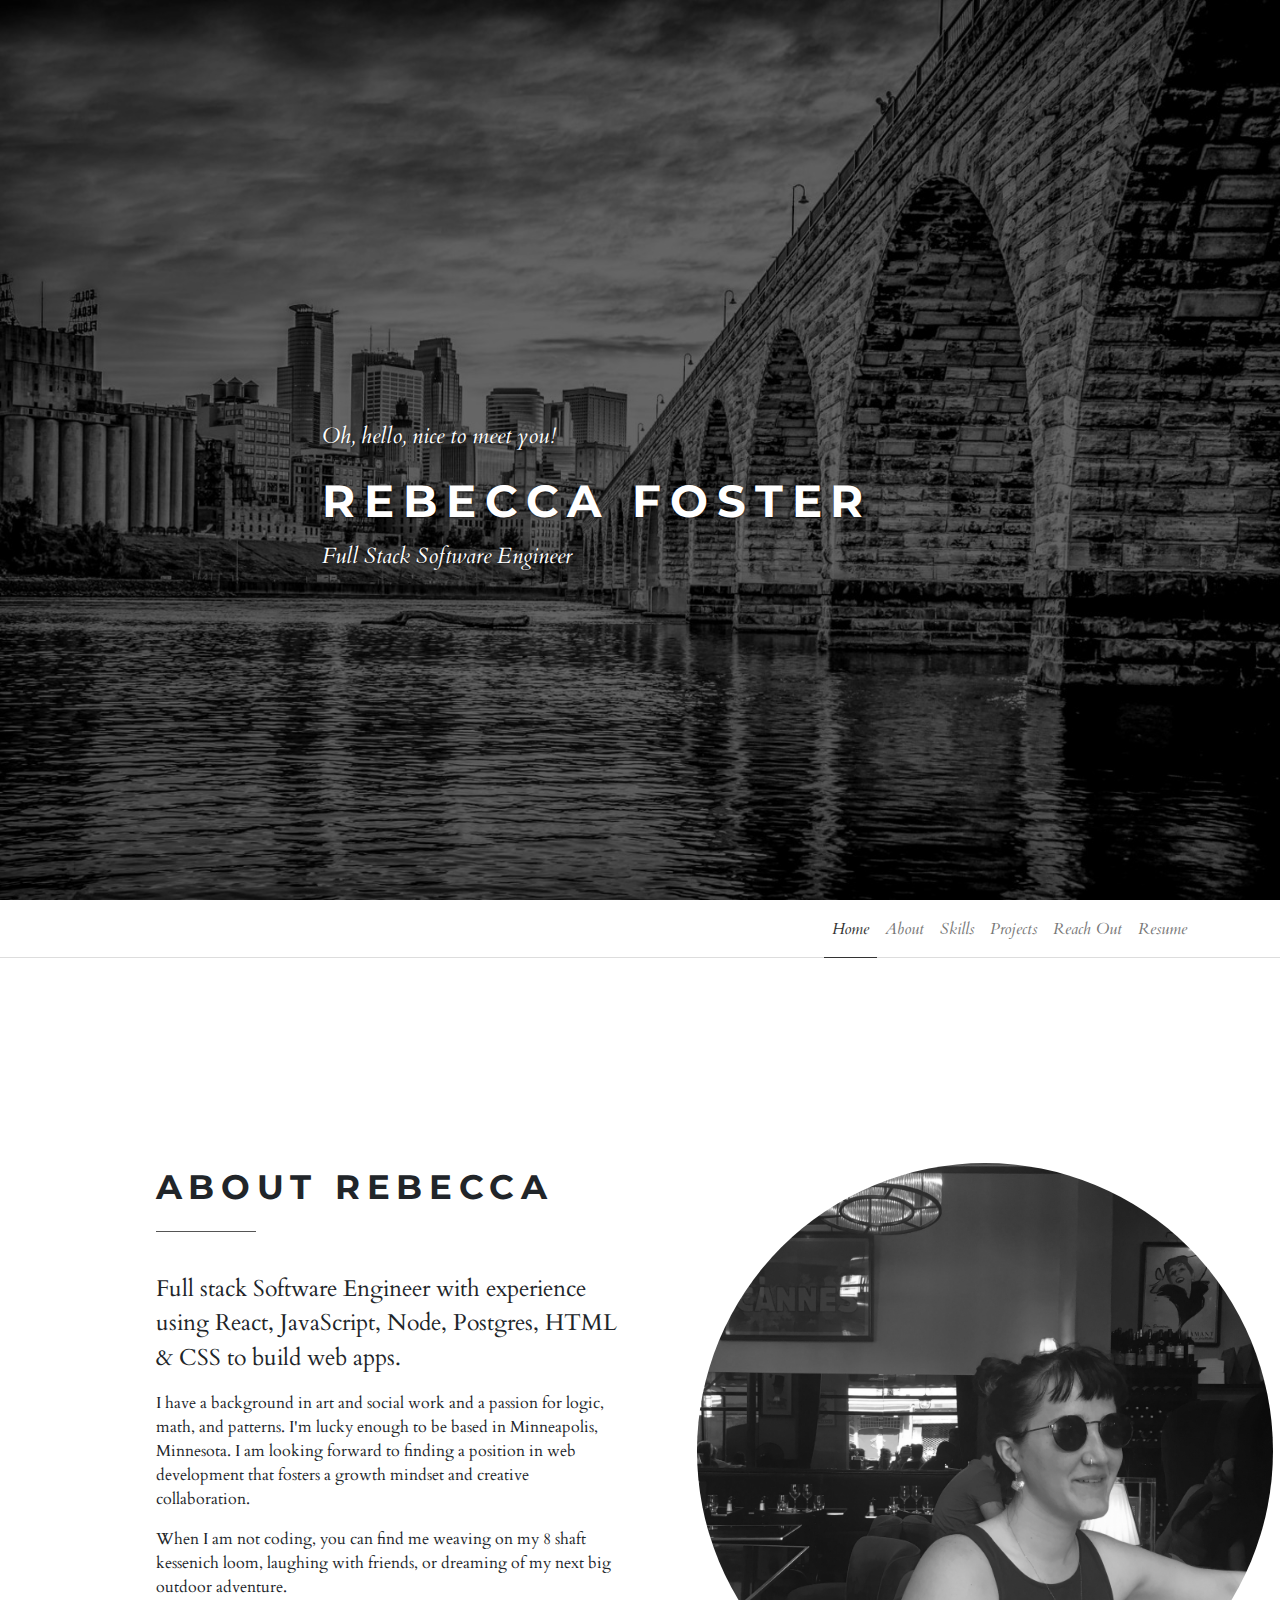
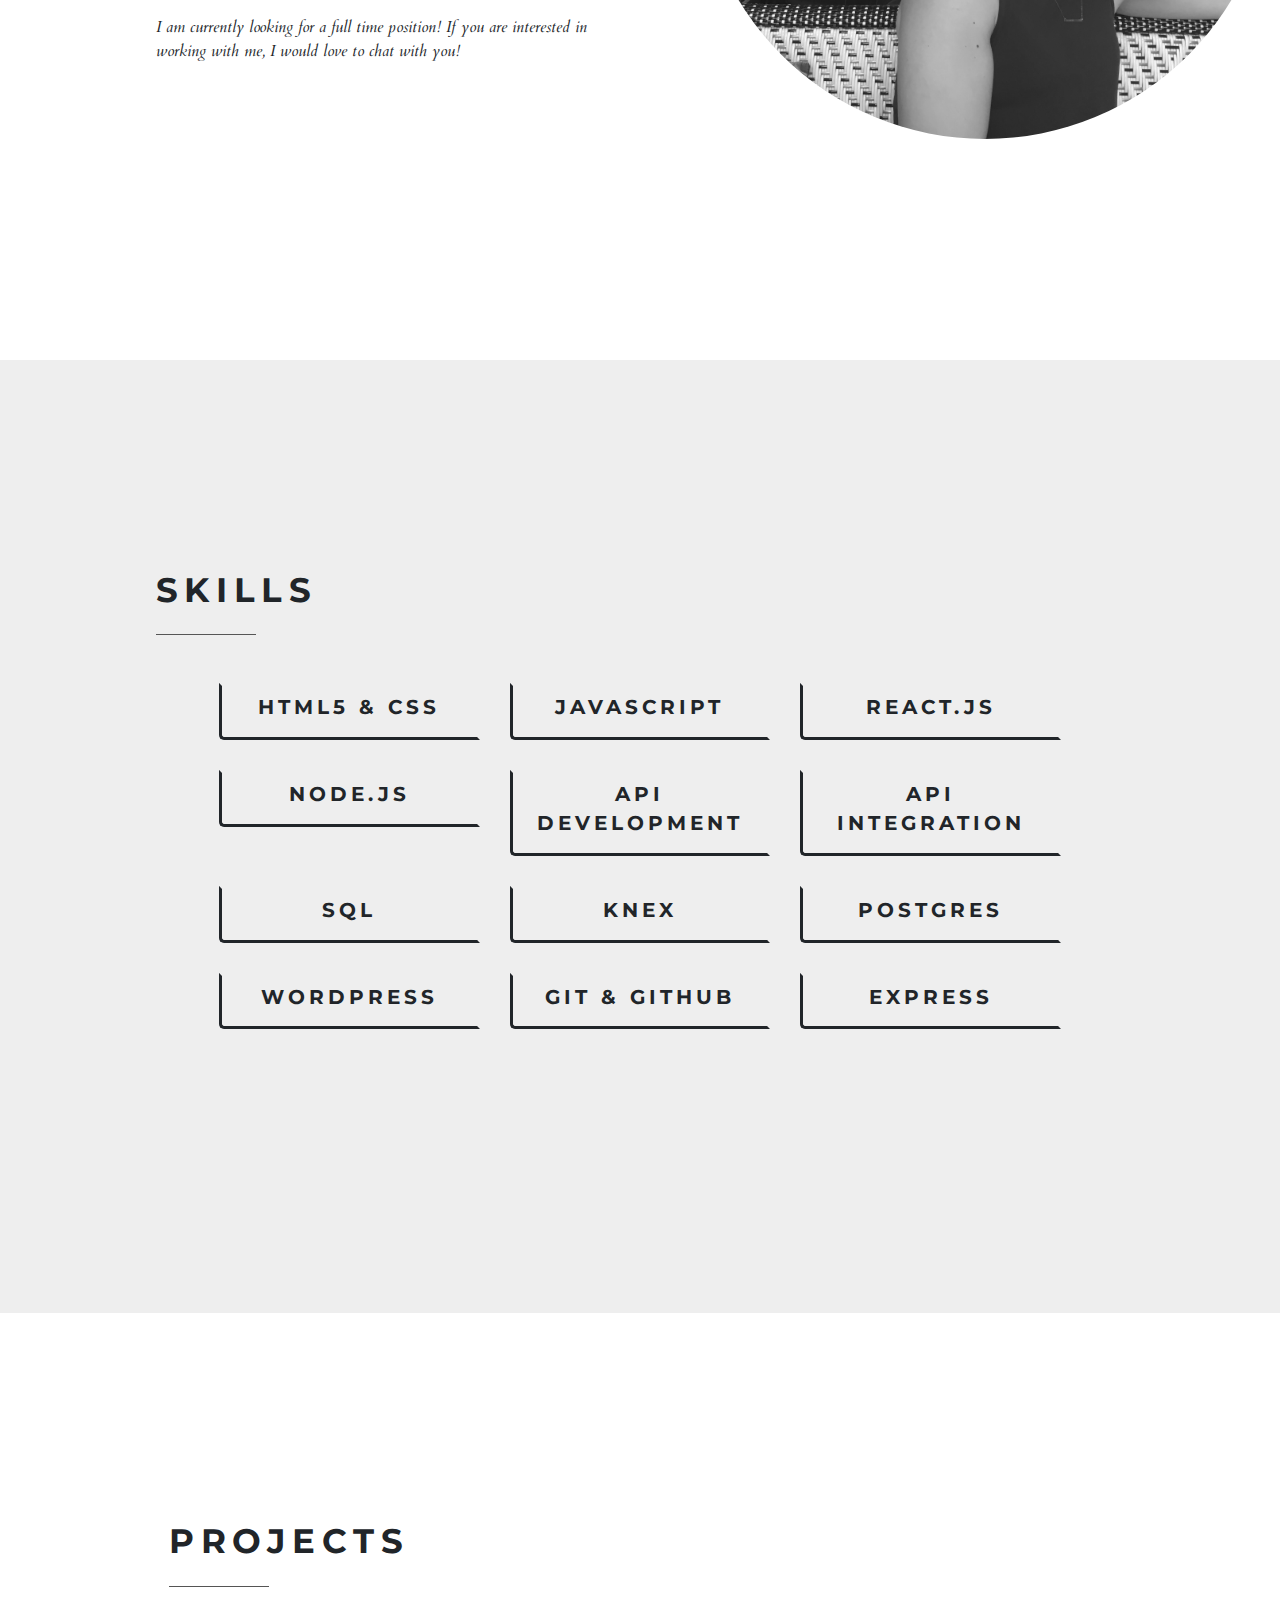
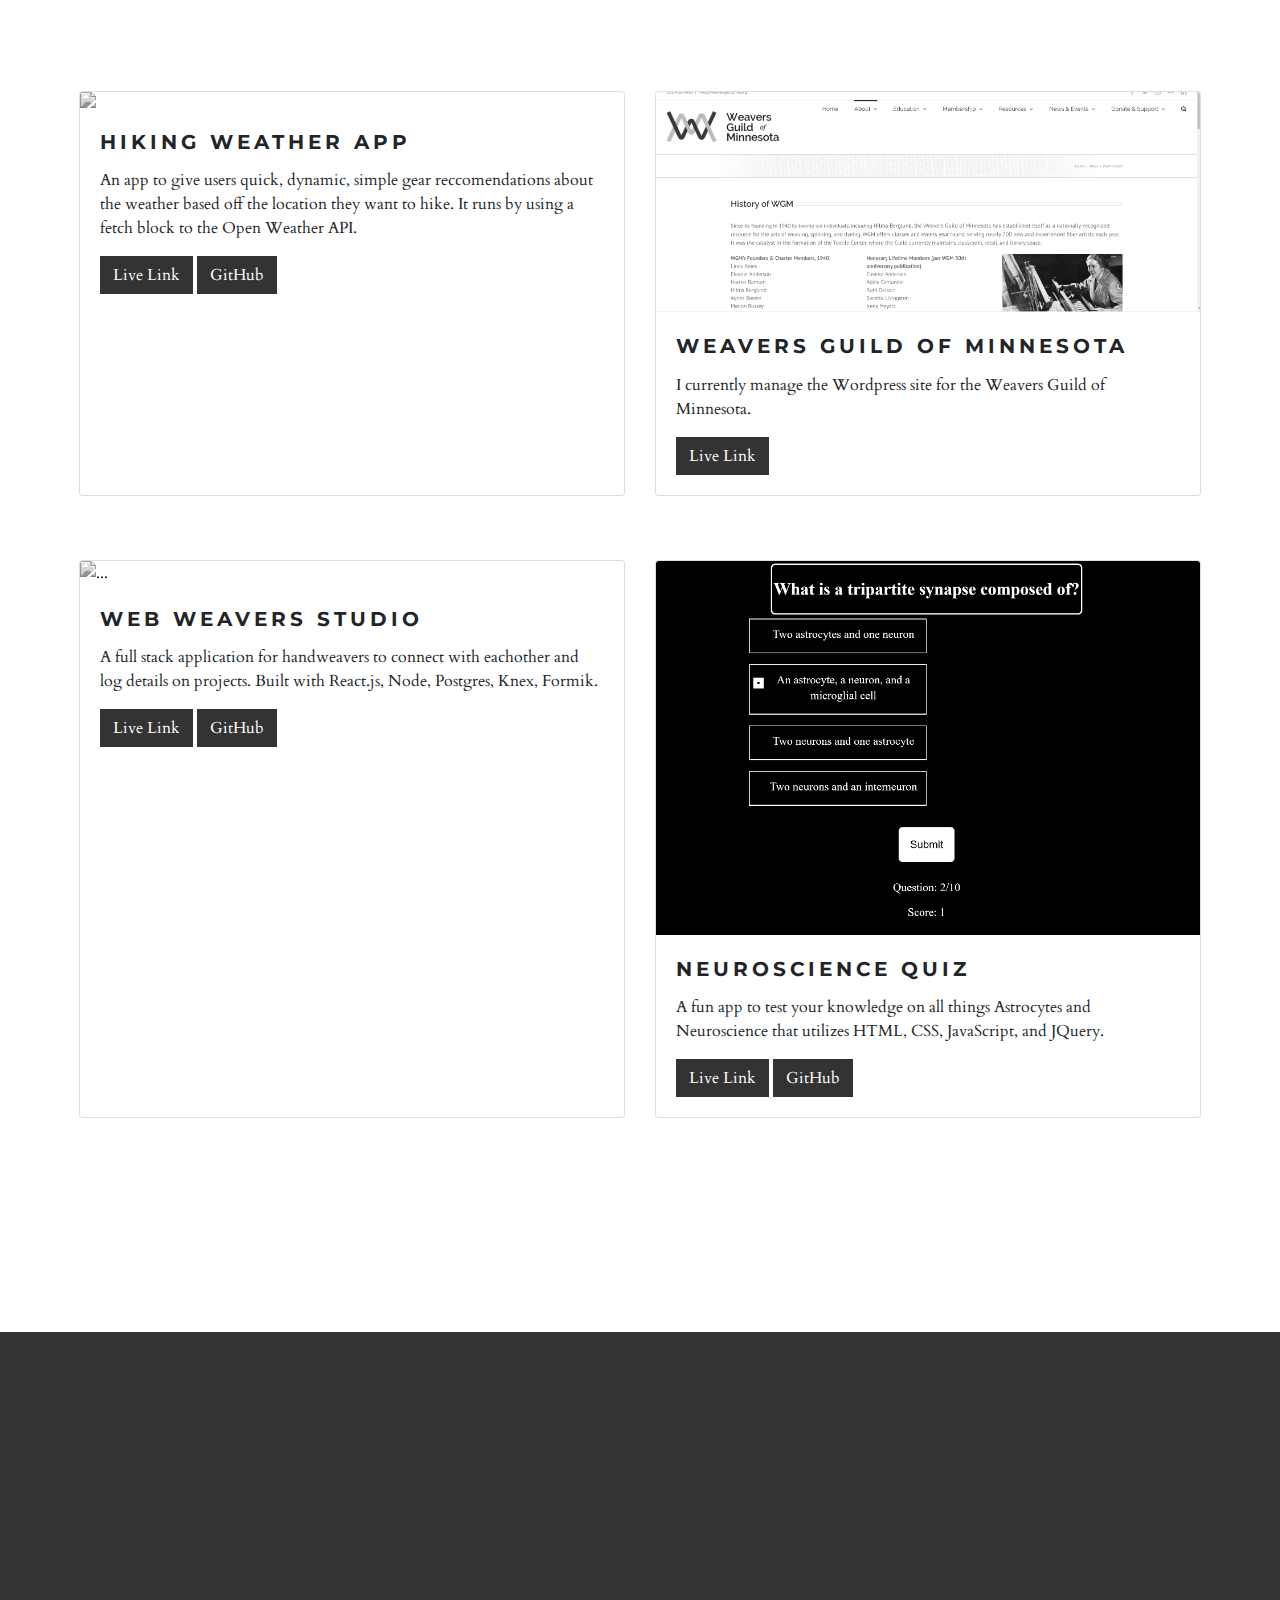
==== commit bd3a88bf: "added media queries" ====
--- a/index.html
+++ b/index.html
@@ -130,7 +130,7 @@
             </div>
             <div class="col-md-4">
               <div class="skill">
-                <h5>JavaScript</h5>
+                <h5 class="smallerSkill">JavaScript</h5>
               </div>
             </div>
             <div class="col-md-4">
@@ -145,12 +145,12 @@
             </div>
             <div class="col-md-4">
               <div class="skill">
-                <h5>API Development</h5>
-              </div>
-            </div>
-            <div class="col-md-4">
-              <div class="skill">
-                <h5>API Integration</h5>
+                <h5 class="smallerSkill">API Development</h5>
+              </div>
+            </div>
+            <div class="col-md-4">
+              <div class="skill">
+                <h5 class="smallerSkill">API Integration</h5>
               </div>
             </div>
             <div class="col-md-4">
@@ -170,7 +170,7 @@
             </div>
             <div class="col-md-4">
               <div class="skill">
-                <h5>Wordpress</h5>
+                <h5 class="smallerSkill">Wordpress</h5>
               </div>
             </div>
             <div class="col-md-4">
--- a/css/custom.css
+++ b/css/custom.css
@@ -18,8 +18,11 @@
 }
 
 .card {
+  height: 100%;
+}
+
+.row{
   margin: 5%;
-  height: fit-content;
 }
 .skill {
   border-style: solid;
@@ -40,3 +43,15 @@
   text-align: center;
   margin-bottom: 30px;
 }
+
+@media (min-width: 768px) and (max-width: 990px) {
+  
+  .smallerSkill{
+    font-size: 16px;
+  }
+
+  .skill{
+    height: 90%
+  }
+
+}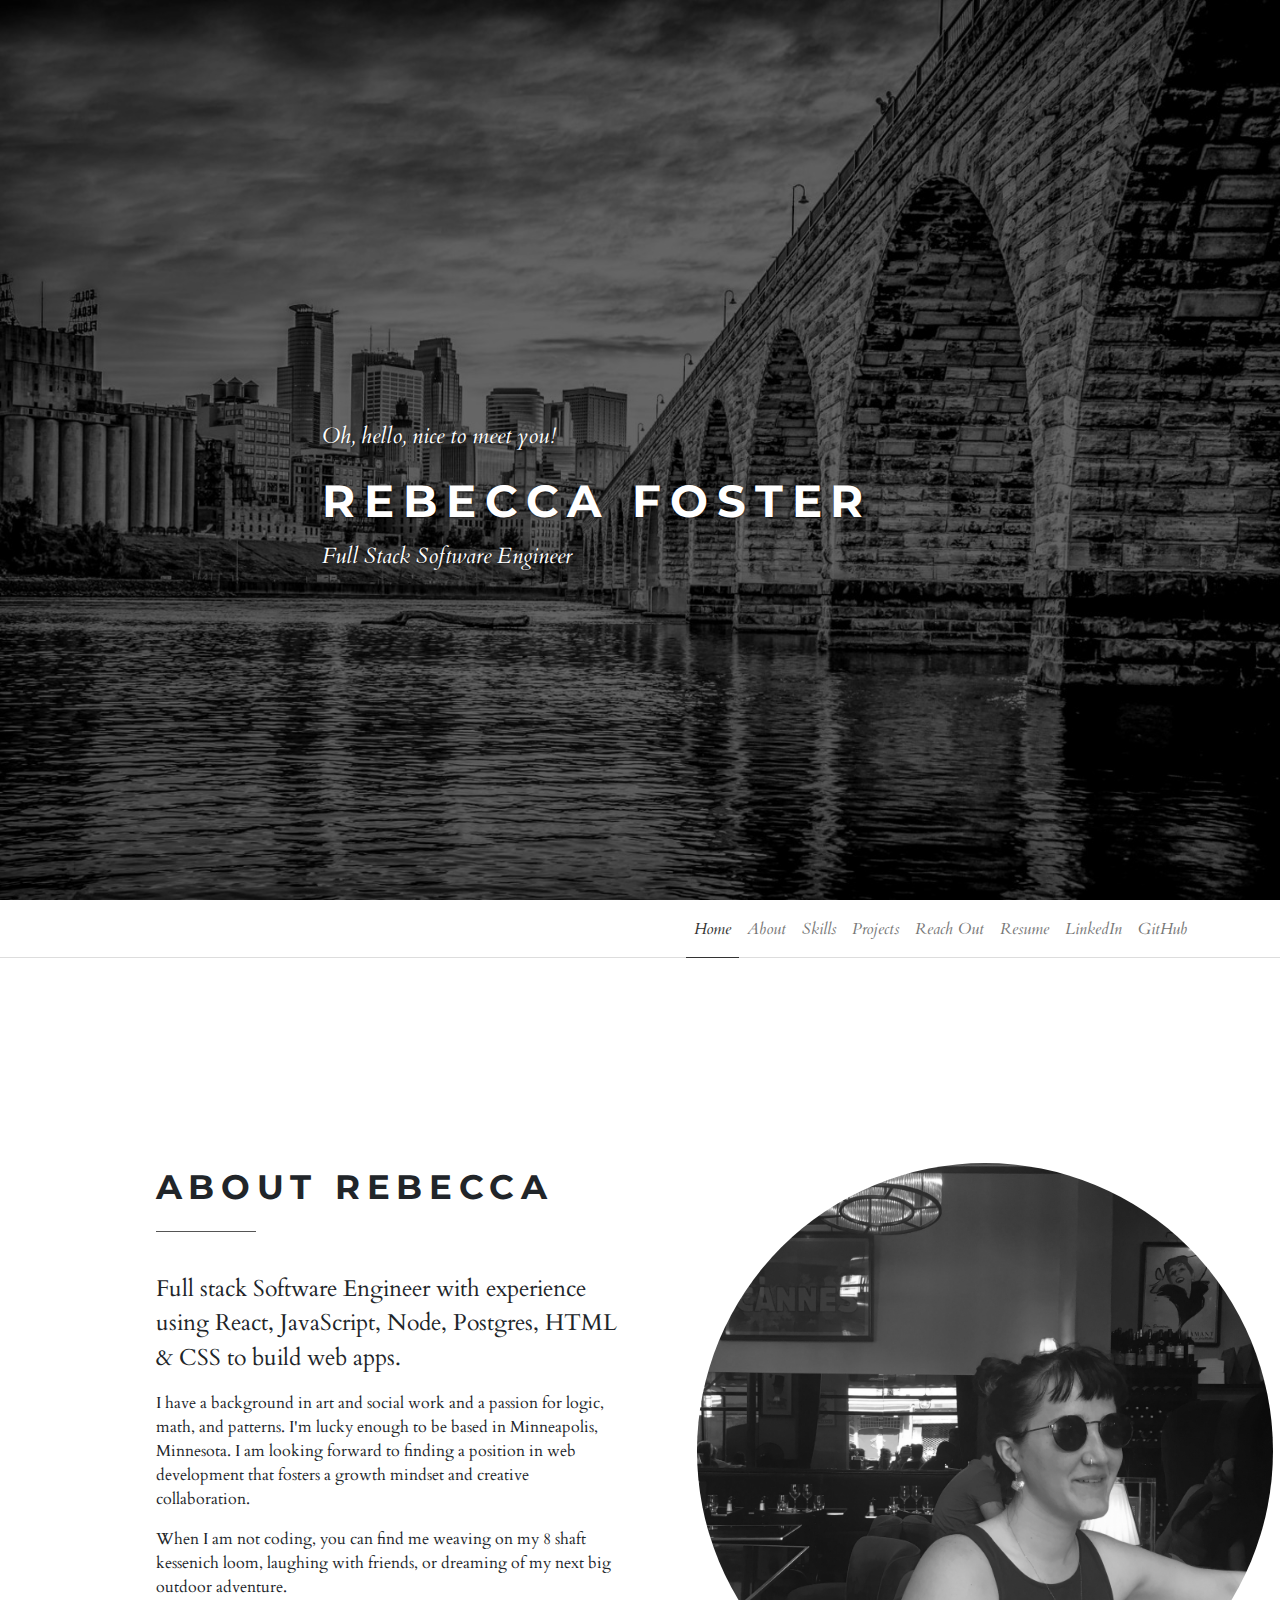
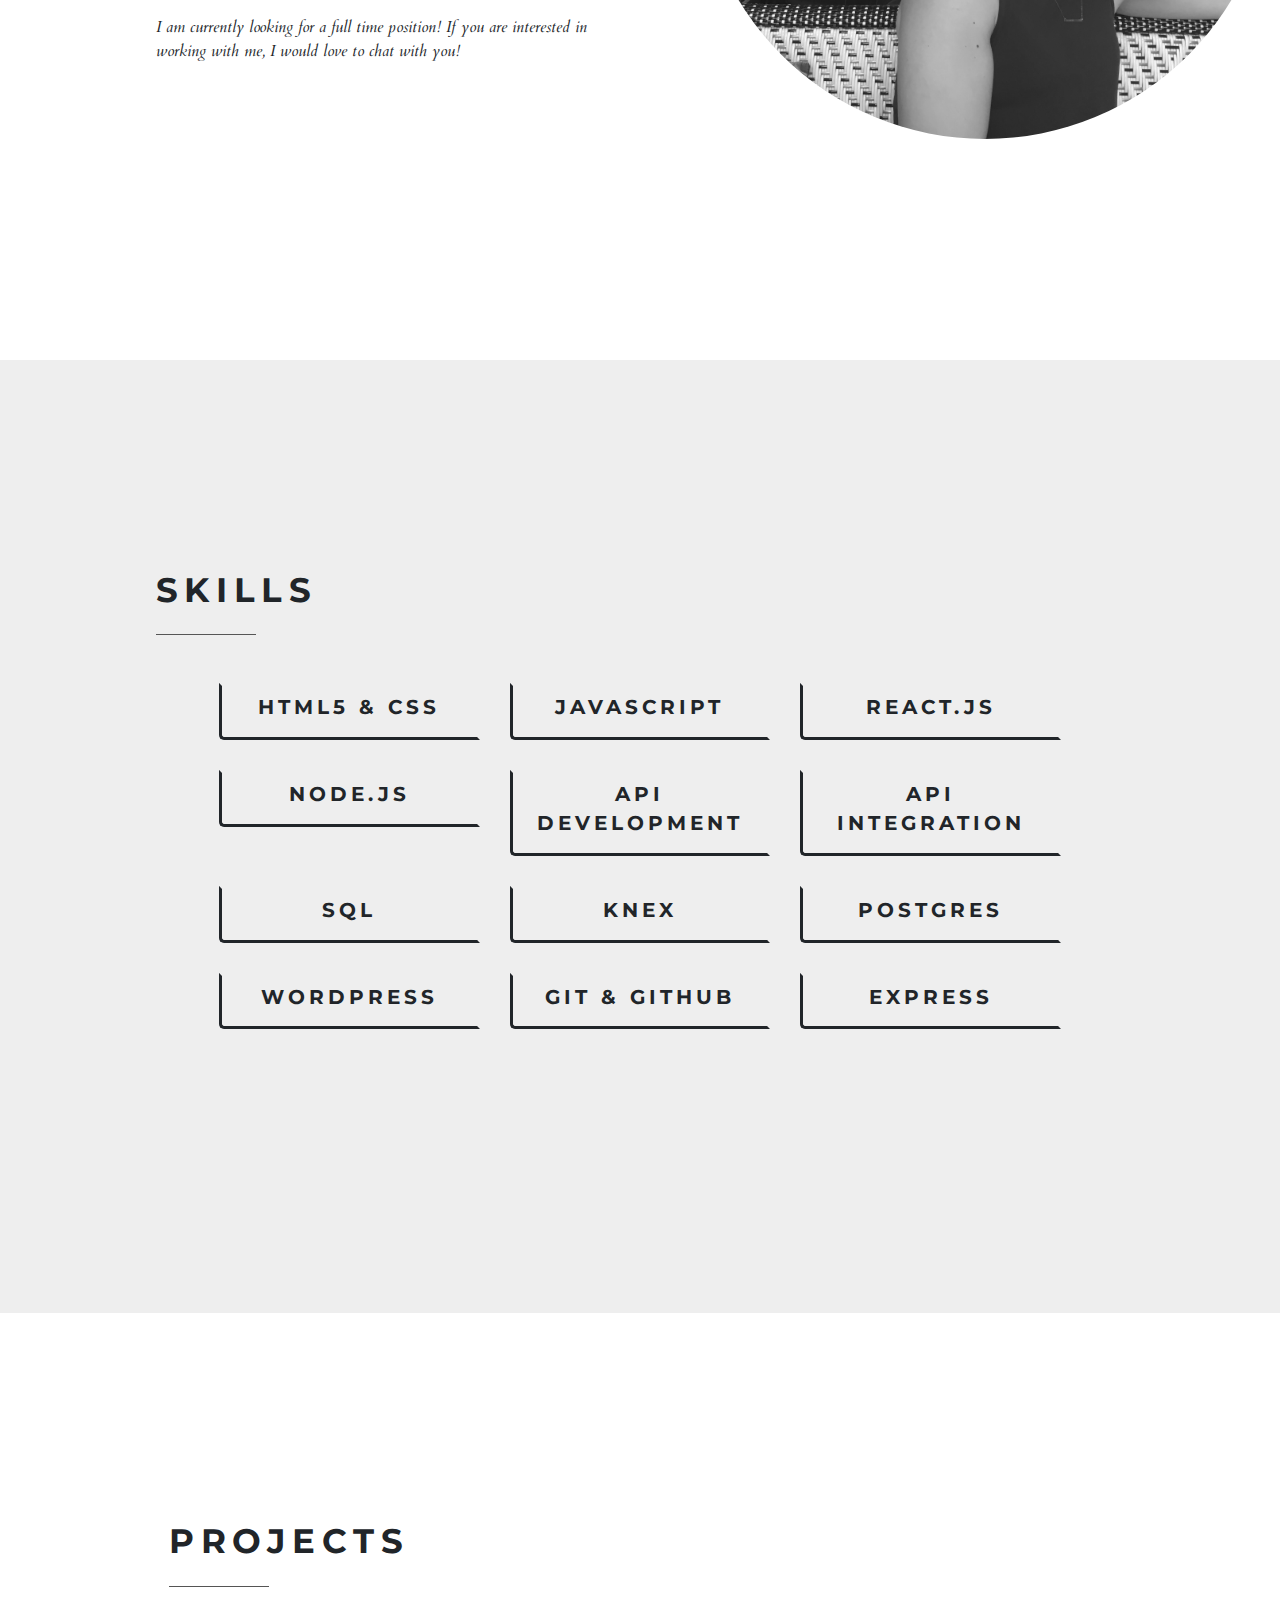
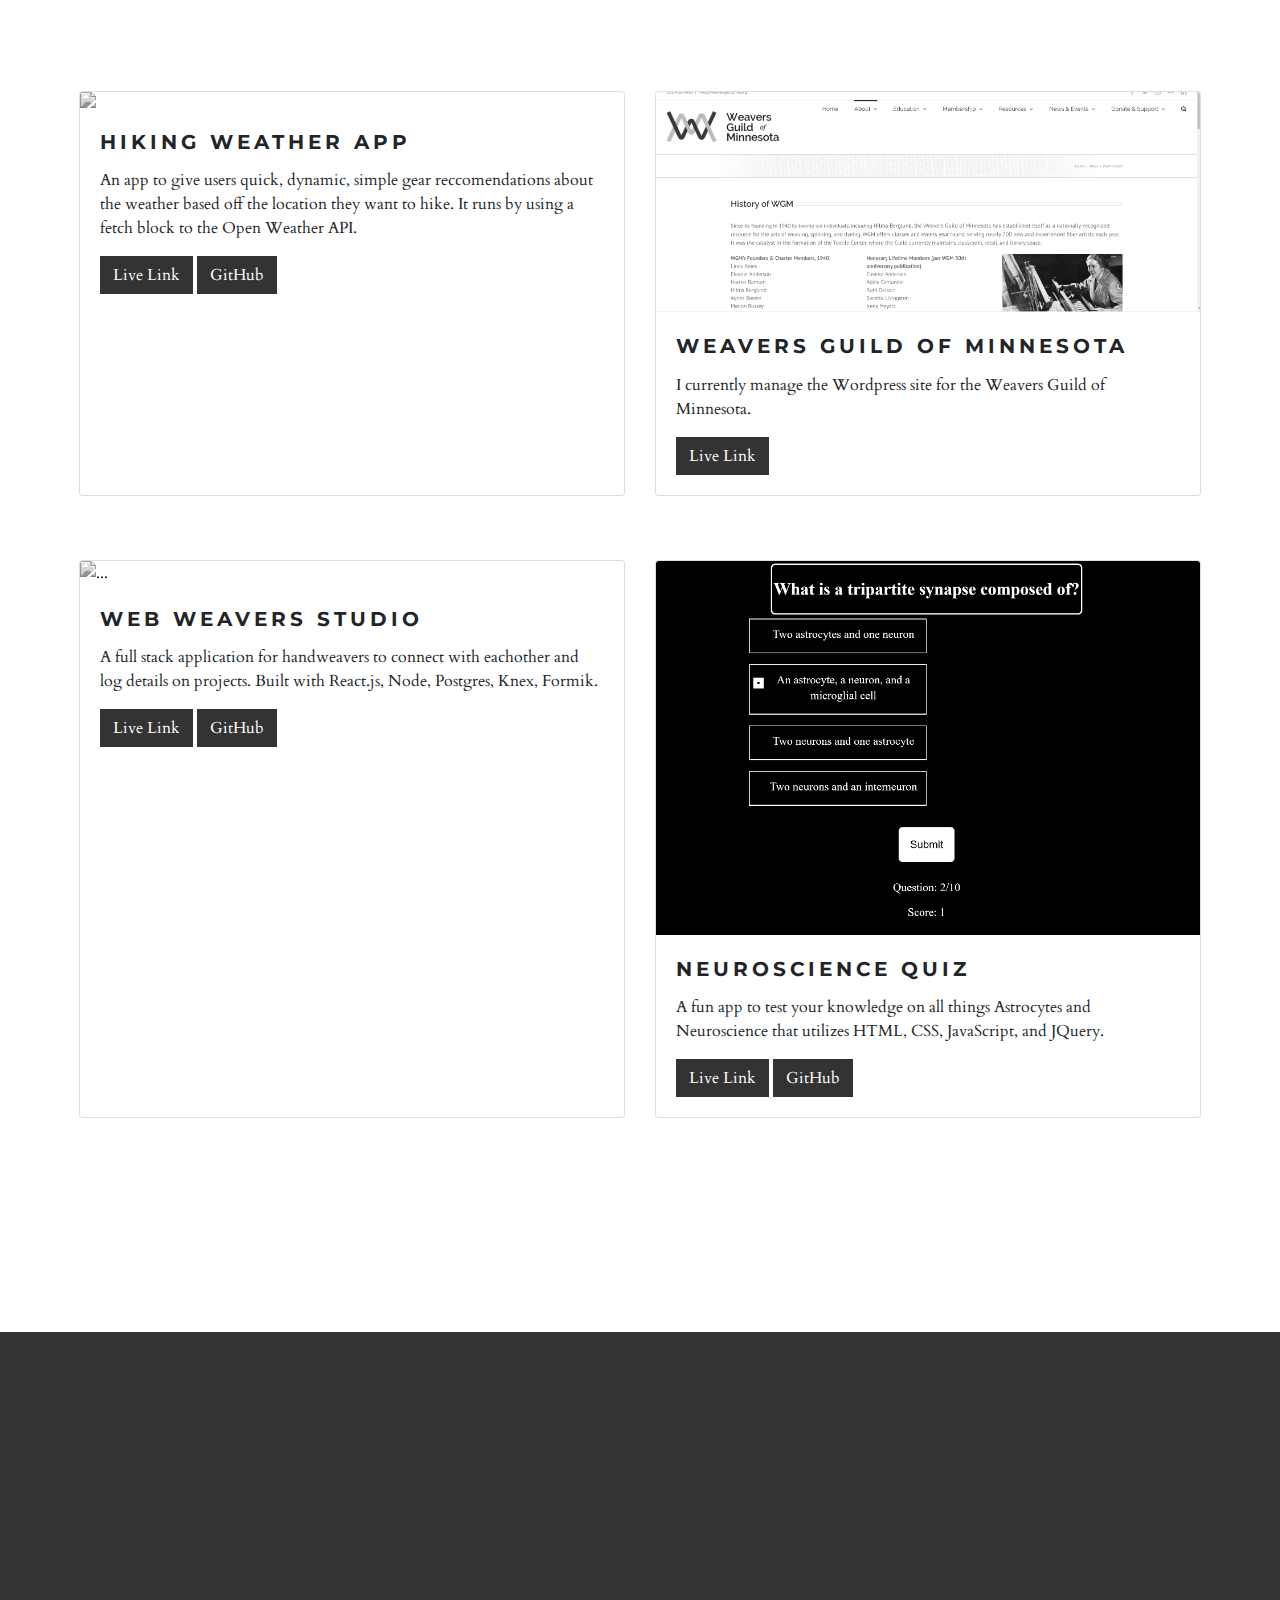
==== commit 8f68d6ee: "added links to github and linkedin" ====
--- a/index.html
+++ b/index.html
@@ -78,6 +78,12 @@
             <li class="nav-item">
               <a href="resume.html" class="nav-link link-scroll" target="_blank">Resume </a>
             </li>
+            <li class="nav-item">
+              <a href="https://www.linkedin.com/in/becs-0-foster/" class="nav-link link-scroll" target="_blank">LinkedIn </a>
+            </li>
+            <li class="nav-item">
+              <a href="https://github.com/rebeccaleighfoster" class="nav-link link-scroll" target="_blank">GitHub </a>
+            </li>
           </ul>
         </div>
       </div>
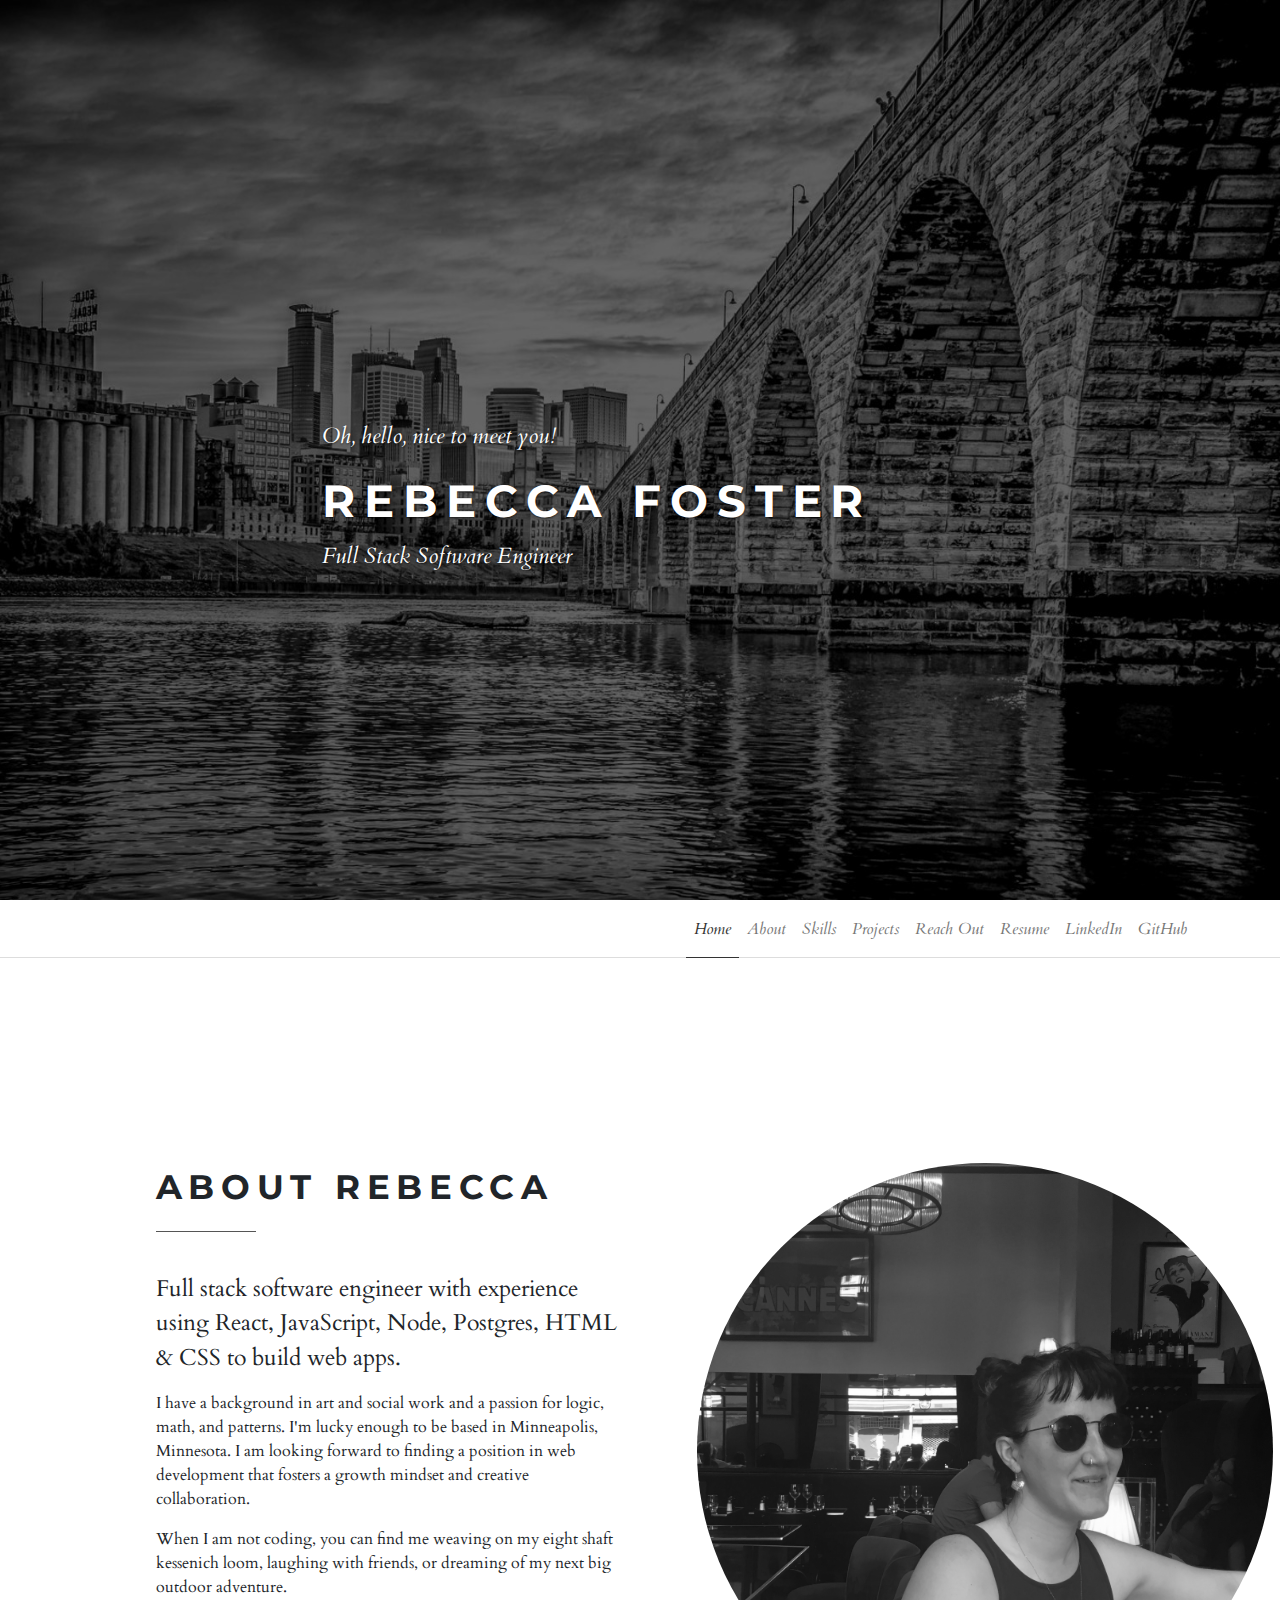
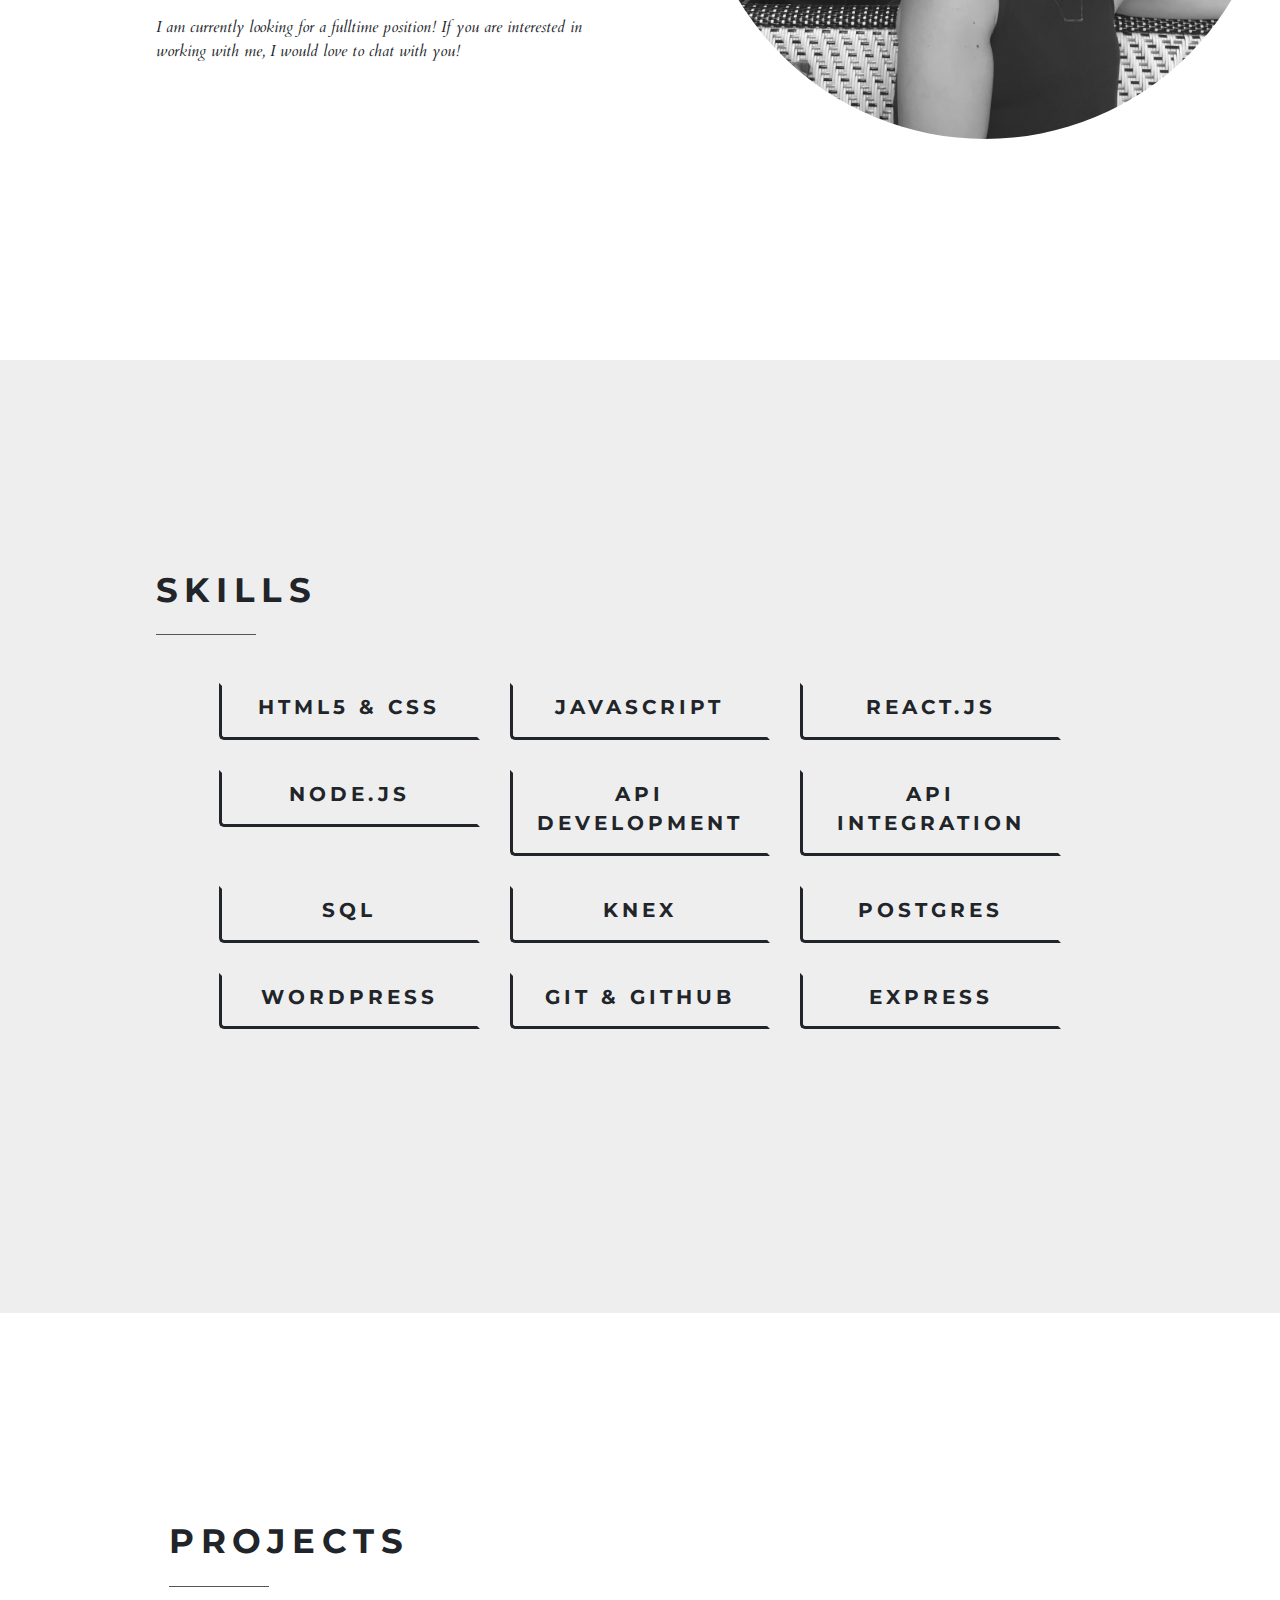
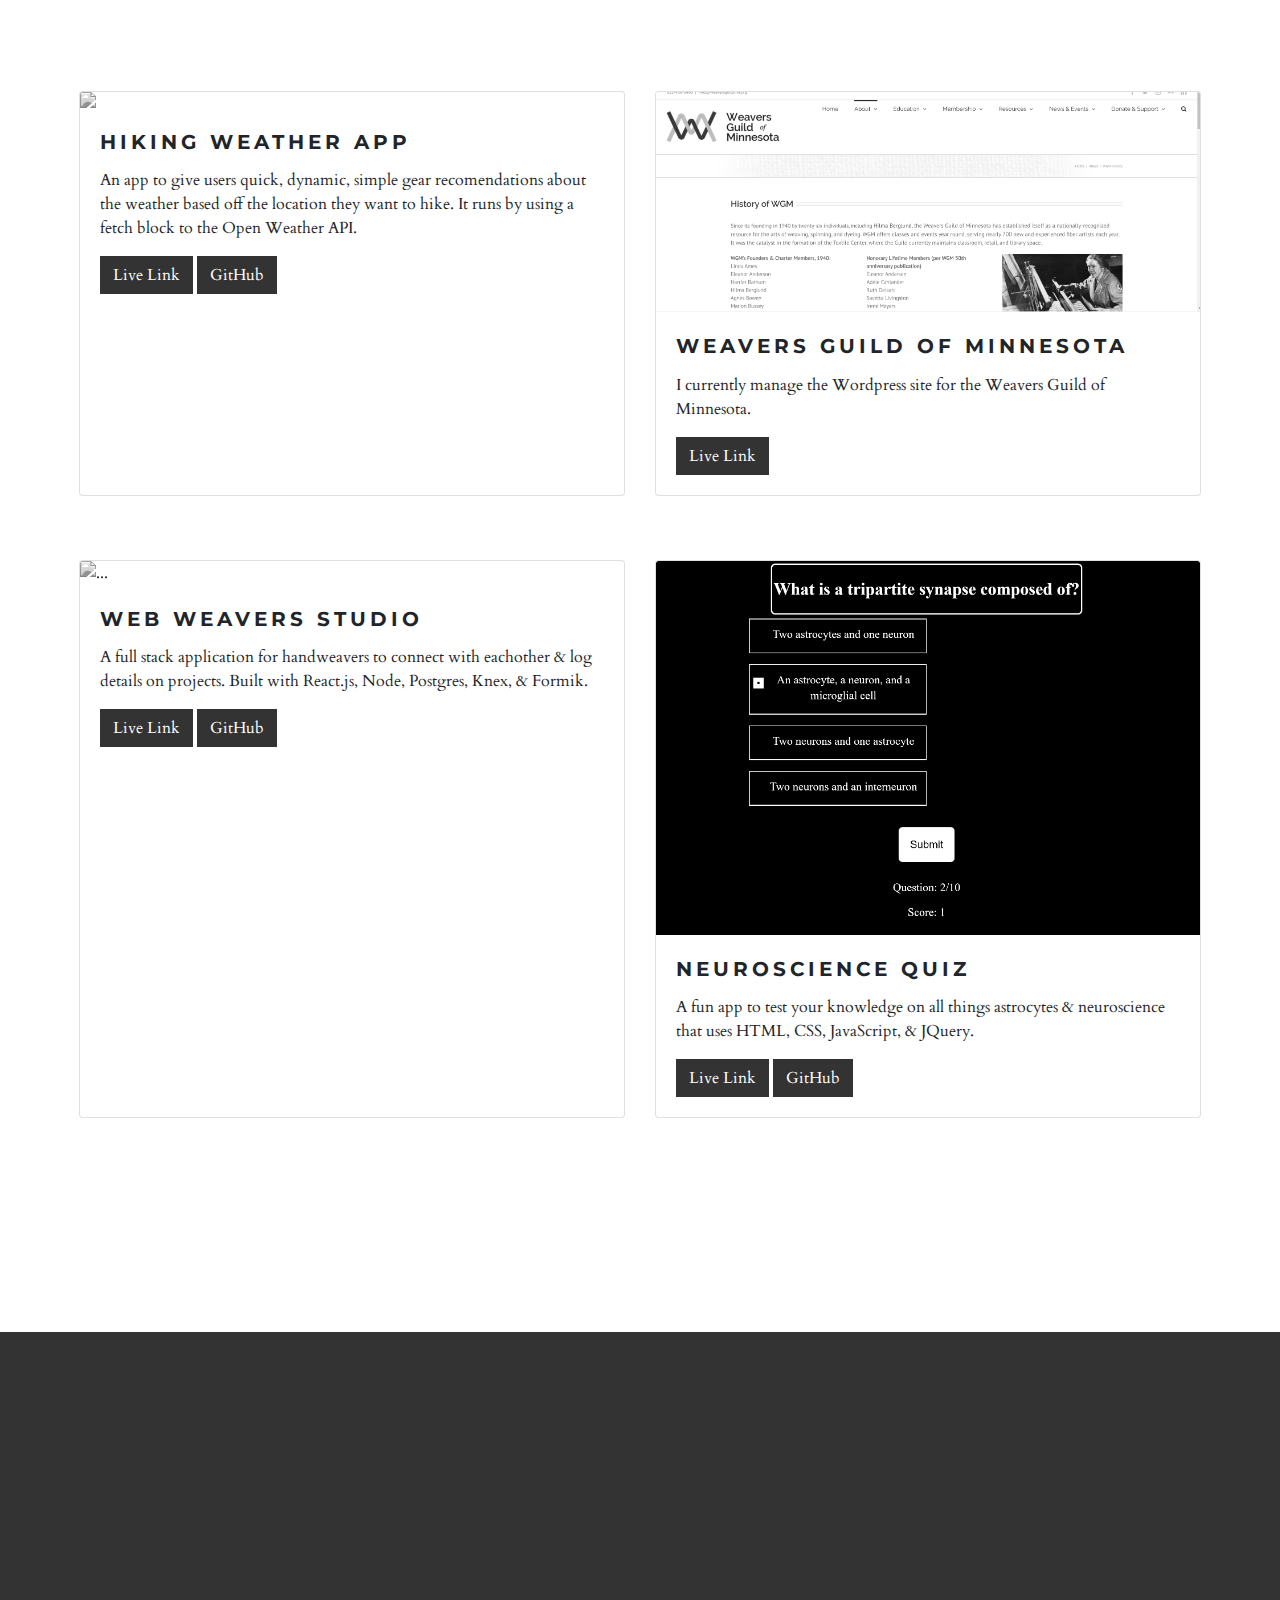
==== commit 9724b7e0: "edited text" ====
--- a/index.html
+++ b/index.html
@@ -96,7 +96,7 @@
         <div class="col-lg-6">
           <h2 class="heading">About Rebecca</h2>
           <p class="lead">
-            Full stack Software Engineer with experience using React, JavaScript,
+            Full stack software engineer with experience using React, JavaScript,
             Node, Postgres, HTML &amp; CSS to build web apps.
           </p>
           <p>
@@ -107,12 +107,12 @@
             collaboration.
           </p>
           <p>
-            When I am not coding, you can find me weaving on my 8 shaft
+            When I am not coding, you can find me weaving on my eight shaft
             kessenich loom, laughing with friends, or dreaming of my next big
             outdoor adventure.
           </p>
           <p class="italic">
-            I am currently looking for a full time position! If you are interested in working with me, I would love to
+            I am currently looking for a fulltime position! If you are interested in working with me, I would love to
             chat with you!
           </p>
         </div>
@@ -214,7 +214,7 @@
                 <div class="card-body">
                   <h5 class="card-title">Hiking Weather App</h5>
                   <p class="card-text">An app to give users quick, dynamic, simple gear
-                    reccomendations about the weather based off the location
+                    recomendations about the weather based off the location
                     they want to hike. It runs by using a fetch block to the
                     Open Weather API.</p>
                   <a href="https://rebeccaleighfoster.github.io/hikingapp/" class="btn btn-primary" target="_blank"> Live Link </a>
@@ -243,8 +243,8 @@
                 <div class="card-body">
                   <h5 class="card-title">Web Weavers Studio</h5>
                   <p class="card-text"> A full stack application for handweavers to connect with
-                    eachother and log details on projects. Built with React.js,
-                    Node, Postgres, Knex, Formik.</p>
+                    eachother &amp; log details on projects. Built with React.js,
+                    Node, Postgres, Knex, &amp; Formik.</p>
                   <a href="https://web-weavers-studio-app.now.sh/" class="btn btn-primary" target="_blank">Live Link</a>
                   <a href="https://github.com/rebeccaleighfoster/web-weavers-studio" class="btn btn-primary" target="_blank">GitHub</a>
                 </div>
@@ -255,7 +255,7 @@
                 <img src="img/astro.png" class="card-img-top" alt="...">
                 <div class="card-body">
                   <h5 class="card-title">Neuroscience Quiz</h5>
-                  <p class="card-text">A fun app to test your knowledge on all things Astrocytes and Neuroscience that utilizes HTML, CSS, JavaScript, and JQuery.</p>
+                  <p class="card-text">A fun app to test your knowledge on all things astrocytes &amp; neuroscience that uses HTML, CSS, JavaScript, &amp; JQuery.</p>
                   <a href="https://rebeccaleighfoster.github.io/astro/" class="btn btn-primary"> Live Link  </a>
                   <a href="https://github.com/rebeccaleighfoster/astro" class="btn btn-primary"> GitHub </a>
                 </div>
